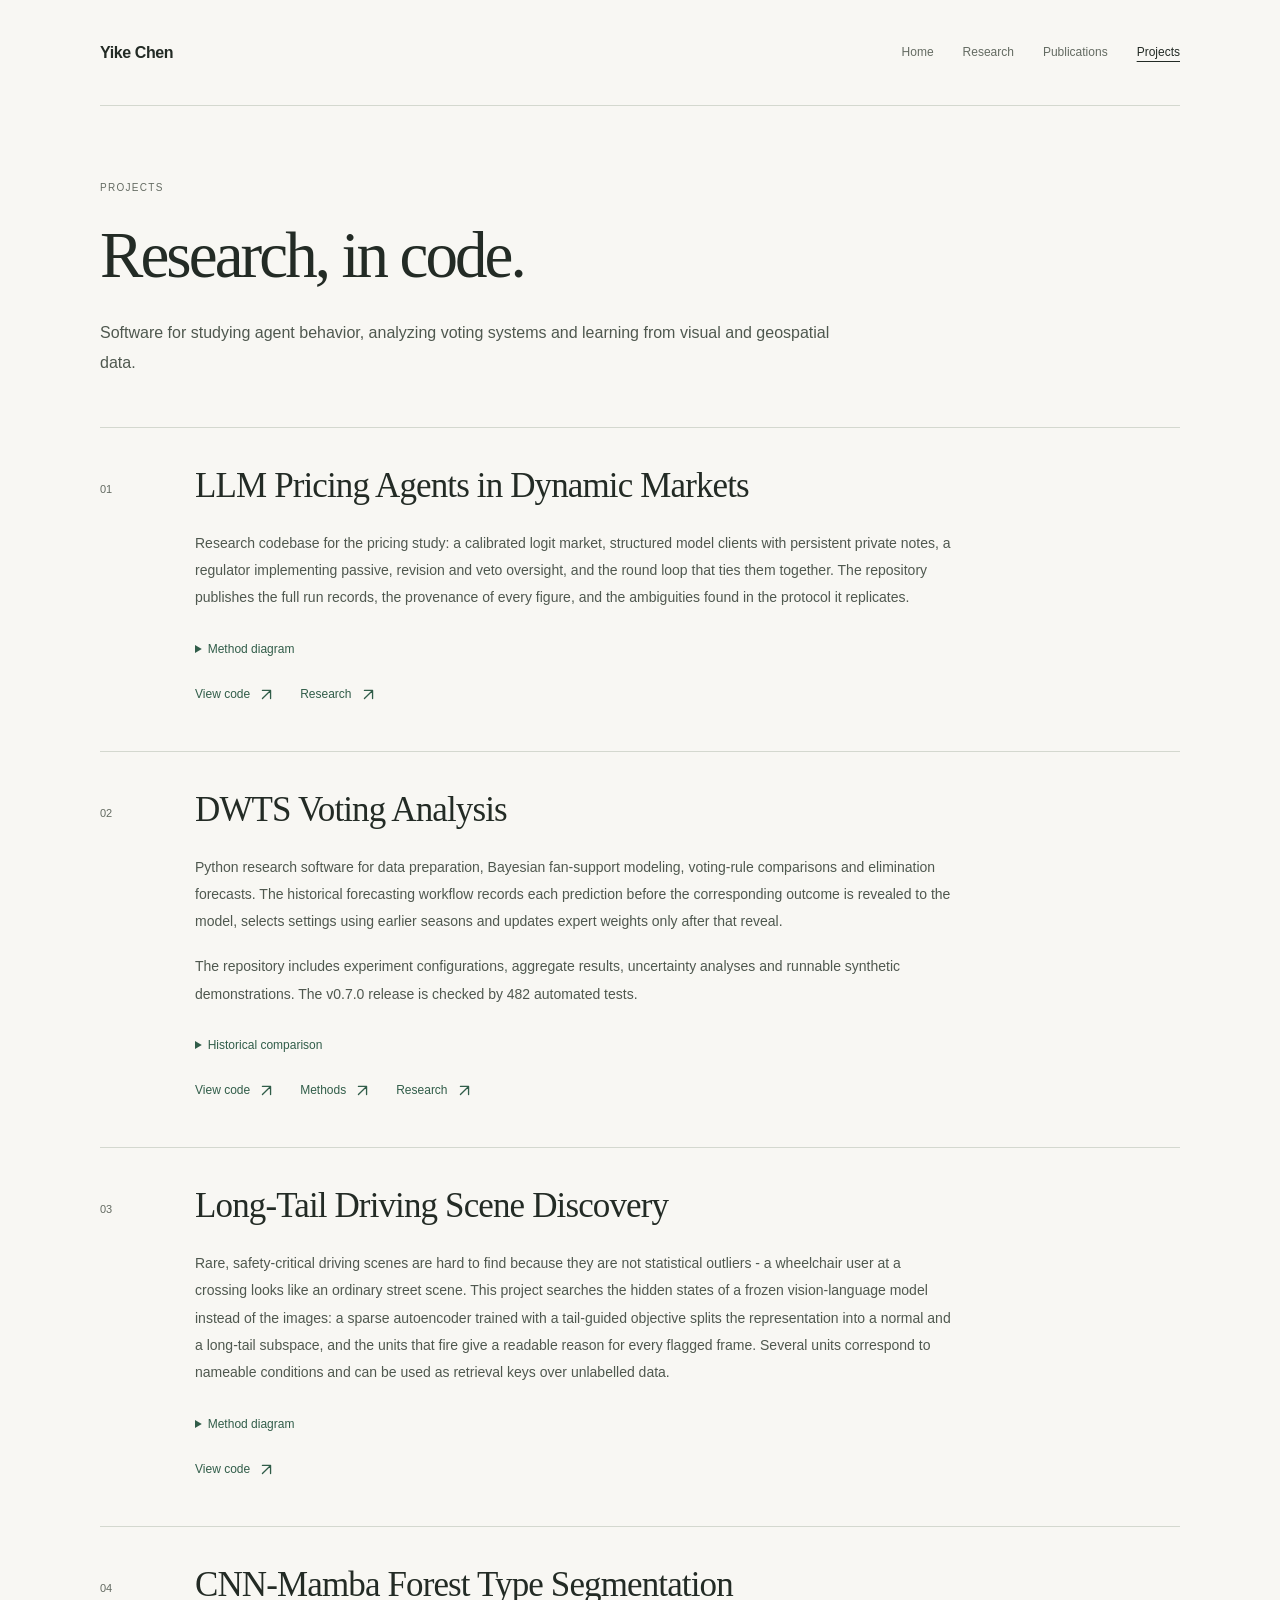
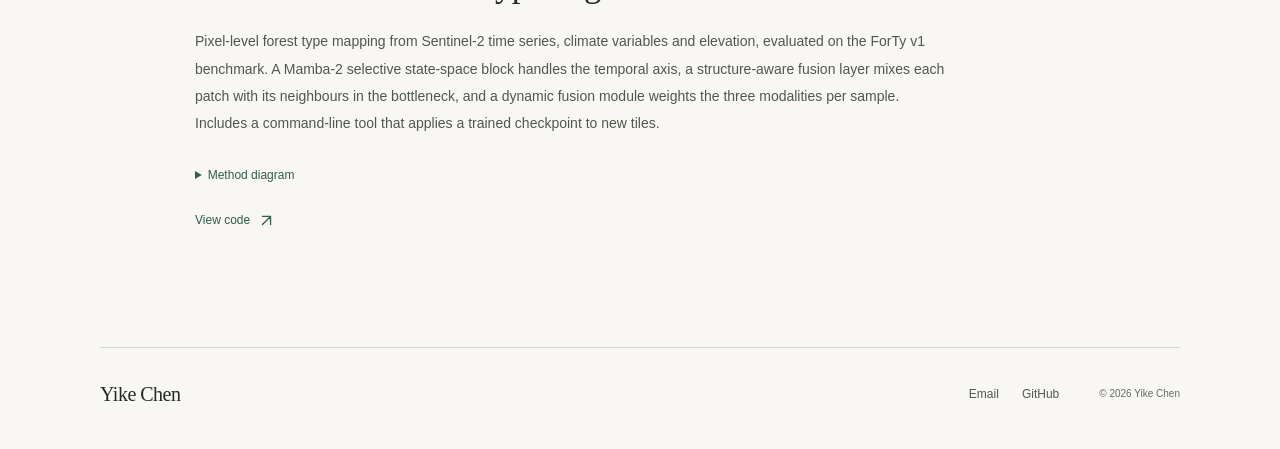
==== projects.html @ 0167030e "Refine portfolio with a minimal editorial design" ====
<!DOCTYPE html>
<html lang="en">
<head>
  <meta charset="utf-8">
  <meta name="viewport" content="width=device-width, initial-scale=1">
  <title>Projects - Yike Chen</title>
  <meta name="description" content="Research software for LLM pricing agents, DWTS voting analysis, long-tail driving scene discovery and CNN-Mamba forest type segmentation.">
  <link rel="canonical" href="https://ccc917111.github.io/projects.html">
  <meta property="og:type" content="website">
  <meta property="og:title" content="Projects - Yike Chen">
  <meta property="og:description" content="Research software for LLM pricing agents, DWTS voting analysis, long-tail driving scene discovery and CNN-Mamba forest type segmentation.">
  <meta property="og:url" content="https://ccc917111.github.io/projects.html">
  <link rel="icon" href="assets/favicon.svg" type="image/svg+xml">
  <link rel="stylesheet" href="assets/style.css?v=minimal-20261016">
</head>
<body class="page page-projects">
  <a class="skip-link" href="#main">Skip to content</a>
  <header class="site-header">
    <div class="shell header-inner">
      <a class="brand" href="index.html">Yike Chen</a>
      <nav class="site-nav" aria-label="Primary">
        <a href="index.html">Home</a>
        <a href="research.html">Research</a>
        <a href="publications.html">Publications</a>
        <a href="projects.html" aria-current="page">Projects</a>
      </nav>
    </div>
  </header>

  <main class="shell" id="main">
    <section class="page-intro">
      <p class="eyebrow">Projects</p>
      <h1 class="serif">Research, in code.</h1>
      <p class="page-lede">Software for studying agent behavior, analyzing voting systems and learning from visual and geospatial data.</p>
    </section>

    <section class="project-grid" id="project-list" aria-label="Software projects">
      <article class="project-card" id="pricing">
        <div class="project-topline"><span class="project-number">01</span></div>
        <h2>LLM Pricing Agents in Dynamic Markets</h2>
        <p>Research codebase for the pricing study: a calibrated logit market, structured model clients with persistent private notes, a regulator implementing passive, revision and veto oversight, and the round loop that ties them together. The repository publishes the full run records, the provenance of every figure, and the ambiguities found in the protocol it replicates.</p>
        <details class="project-method">
          <summary>Method diagram</summary>
          <a class="visual-link" href="assets/visuals/pricing-loop.svg" aria-label="Open the pricing-agent method diagram at full size">
            <img class="project-visual" src="assets/visuals/pricing-loop.svg" width="720" height="400" alt="Conceptual diagram of the pricing-agent experiment." loading="lazy" decoding="async">
            <span class="visual-open">Open full-size diagram <svg class="icon-arrow" viewBox="0 0 16 16" aria-hidden="true" focusable="false"><path d="M3 13 13 3M3 3h10v10" fill="none" stroke="currentColor" stroke-width="1.6" stroke-linecap="round" stroke-linejoin="round"/></svg></span>
          </a>
        </details>
        <div class="link-row">
          <a class="text-link" href="https://github.com/CCC917111/strategic-adaptation-llm-pricing-agents">View code <svg class="icon-arrow" viewBox="0 0 16 16" aria-hidden="true" focusable="false"><path d="M3 13 13 3M3 3h10v10" fill="none" stroke="currentColor" stroke-width="1.6" stroke-linecap="round" stroke-linejoin="round"/></svg></a>
          <a class="text-link" href="research.html#pricing">Research <svg class="icon-arrow" viewBox="0 0 16 16" aria-hidden="true" focusable="false"><path d="M3 13 13 3M3 3h10v10" fill="none" stroke="currentColor" stroke-width="1.6" stroke-linecap="round" stroke-linejoin="round"/></svg></a>
        </div>
      </article>

      <article class="project-card" id="dwts">
        <div class="project-topline"><span class="project-number">02</span></div>
        <h2>DWTS Voting Analysis</h2>
        <p>Python research software for data preparation, Bayesian fan-support modeling, voting-rule comparisons and elimination forecasts. The historical forecasting workflow records each prediction before the corresponding outcome is revealed to the model, selects settings using earlier seasons and updates expert weights only after that reveal.</p>
        <p>The repository includes experiment configurations, aggregate results, uncertainty analyses and runnable synthetic demonstrations. The v0.7.0 release is checked by 482 automated tests.</p>
        <details class="project-method">
          <summary>Historical comparison</summary>
          <a class="visual-link" href="assets/visuals/dwts-forecast.svg" aria-label="Open the historical DWTS forecasting chart at full size">
            <img class="project-visual" src="assets/visuals/dwts-forecast.svg" width="720" height="400" alt="Aggregate chronological forecasting comparison for the DWTS study." loading="lazy" decoding="async">
            <span class="visual-open">Open full-size chart <svg class="icon-arrow" viewBox="0 0 16 16" aria-hidden="true" focusable="false"><path d="M3 13 13 3M3 3h10v10" fill="none" stroke="currentColor" stroke-width="1.6" stroke-linecap="round" stroke-linejoin="round"/></svg></span>
          </a>
        </details>
        <div class="link-row">
          <a class="text-link" href="https://github.com/CCC917111/DWTS_voting_analysis">View code <svg class="icon-arrow" viewBox="0 0 16 16" aria-hidden="true" focusable="false"><path d="M3 13 13 3M3 3h10v10" fill="none" stroke="currentColor" stroke-width="1.6" stroke-linecap="round" stroke-linejoin="round"/></svg></a>
          <a class="text-link" href="https://github.com/CCC917111/DWTS_voting_analysis/blob/main/docs/METHODS.md">Methods <svg class="icon-arrow" viewBox="0 0 16 16" aria-hidden="true" focusable="false"><path d="M3 13 13 3M3 3h10v10" fill="none" stroke="currentColor" stroke-width="1.6" stroke-linecap="round" stroke-linejoin="round"/></svg></a>
          <a class="text-link" href="research.html#dwts">Research <svg class="icon-arrow" viewBox="0 0 16 16" aria-hidden="true" focusable="false"><path d="M3 13 13 3M3 3h10v10" fill="none" stroke="currentColor" stroke-width="1.6" stroke-linecap="round" stroke-linejoin="round"/></svg></a>
        </div>
      </article>

      <article class="project-card" id="long-tail">
        <div class="project-topline"><span class="project-number">03</span></div>
        <h2>Long-Tail Driving Scene Discovery</h2>
        <p>Rare, safety-critical driving scenes are hard to find because they are not statistical outliers - a wheelchair user at a crossing looks like an ordinary street scene. This project searches the hidden states of a frozen vision-language model instead of the images: a sparse autoencoder trained with a tail-guided objective splits the representation into a normal and a long-tail subspace, and the units that fire give a readable reason for every flagged frame. Several units correspond to nameable conditions and can be used as retrieval keys over unlabelled data.</p>
        <details class="project-method">
          <summary>Method diagram</summary>
          <a class="visual-link" href="assets/visuals/long-tail.svg" aria-label="Open the long-tail discovery method diagram at full size">
            <img class="project-visual" src="assets/visuals/long-tail.svg" width="720" height="400" alt="Conceptual diagram of vision-language features, sparse decomposition and long-tail retrieval." loading="lazy" decoding="async">
            <span class="visual-open">Open full-size diagram <svg class="icon-arrow" viewBox="0 0 16 16" aria-hidden="true" focusable="false"><path d="M3 13 13 3M3 3h10v10" fill="none" stroke="currentColor" stroke-width="1.6" stroke-linecap="round" stroke-linejoin="round"/></svg></span>
          </a>
        </details>
        <div class="link-row">
          <a class="text-link" href="https://github.com/CCC917111/long-tail-driving-scene-discovery">View code <svg class="icon-arrow" viewBox="0 0 16 16" aria-hidden="true" focusable="false"><path d="M3 13 13 3M3 3h10v10" fill="none" stroke="currentColor" stroke-width="1.6" stroke-linecap="round" stroke-linejoin="round"/></svg></a>
        </div>
      </article>

      <article class="project-card" id="forest">
        <div class="project-topline"><span class="project-number">04</span></div>
        <h2>CNN-Mamba Forest Type Segmentation</h2>
        <p>Pixel-level forest type mapping from Sentinel-2 time series, climate variables and elevation, evaluated on the ForTy v1 benchmark. A Mamba-2 selective state-space block handles the temporal axis, a structure-aware fusion layer mixes each patch with its neighbours in the bottleneck, and a dynamic fusion module weights the three modalities per sample. Includes a command-line tool that applies a trained checkpoint to new tiles.</p>
        <details class="project-method">
          <summary>Method diagram</summary>
          <a class="visual-link" href="assets/visuals/forest-fusion.svg" aria-label="Open the forest-type segmentation method diagram at full size">
            <img class="project-visual" src="assets/visuals/forest-fusion.svg" width="720" height="400" alt="Conceptual diagram of temporal, spatial and multimodal forest-type segmentation." loading="lazy" decoding="async">
            <span class="visual-open">Open full-size diagram <svg class="icon-arrow" viewBox="0 0 16 16" aria-hidden="true" focusable="false"><path d="M3 13 13 3M3 3h10v10" fill="none" stroke="currentColor" stroke-width="1.6" stroke-linecap="round" stroke-linejoin="round"/></svg></span>
          </a>
        </details>
        <div class="link-row">
          <a class="text-link" href="https://github.com/CCC917111/geospatial-mamba-deforestation">View code <svg class="icon-arrow" viewBox="0 0 16 16" aria-hidden="true" focusable="false"><path d="M3 13 13 3M3 3h10v10" fill="none" stroke="currentColor" stroke-width="1.6" stroke-linecap="round" stroke-linejoin="round"/></svg></a>
        </div>
      </article>
    </section>

  </main>

  <footer class="site-footer">
    <div class="shell footer-inner">
      <p class="footer-name">Yike Chen</p>
      <div class="footer-links">
        <a href="mailto:yikechen@link.cuhk.edu.cn">Email</a>
        <a href="https://github.com/CCC917111">GitHub</a>
      </div>
      <p class="copyright">&copy; 2026 Yike Chen</p>
    </div>
  </footer>
</body>
</html>
---- assets/style.css ----
/* Yike Chen — a minimal research portfolio. No external dependencies. */
:root {
  --ink: #232b25;
  --body: #4f584f;
  --muted: #646b62;
  --accent: #315d49;
  --paper: #f8f7f3;
  --line: #d4d8cf;
  --serif: "Iowan Old Style", "Palatino Linotype", "Book Antiqua", Georgia, serif;
  --sans: -apple-system, BlinkMacSystemFont, "Segoe UI", "Helvetica Neue", Arial, sans-serif;
}
*, *::before, *::after { box-sizing: border-box; }
html { scroll-behavior: smooth; scroll-padding-top: 32px; -webkit-text-size-adjust: 100%; }
body { margin: 0; min-width: 280px; min-height: 100vh; display: flex; flex-direction: column; color: var(--ink); background: var(--paper); font-family: var(--sans); font-size: 16px; line-height: 1.75; -webkit-font-smoothing: antialiased; }
main { flex: 1; }
a { color: var(--accent); text-underline-offset: 5px; text-decoration-thickness: 1px; }
a:hover { color: var(--ink); }
img { display: block; max-width: 100%; height: auto; }
h1, h2, h3, p { margin-top: 0; }
h1, h2, h3 { color: var(--ink); font-weight: 400; line-height: 1.17; }
p { margin-bottom: 18px; }
[hidden] { display: none !important; }
:focus-visible { outline: 2px solid var(--accent); outline-offset: 5px; }
.shell { width: min(1080px, calc(100% - 96px)); margin-inline: auto; }
.icon-arrow { display: inline-block; width: 13px; height: 13px; flex-shrink: 0; vertical-align: middle; }
.skip-link { position: absolute; top: 12px; left: 16px; z-index: 100; padding: 8px 16px; background: var(--paper); color: var(--ink); transform: translateY(-180%); }
.skip-link:focus { transform: translateY(0); }
.header-inner { min-height: 106px; display: flex; align-items: center; justify-content: space-between; gap: 30px; border-bottom: 1px solid var(--line); }
.brand { color: var(--ink); font-size: 16px; font-weight: 600; letter-spacing: -.025em; text-decoration: none; white-space: nowrap; }
.site-nav { display: flex; align-items: center; gap: 29px; }
.site-nav a { display: inline-block; padding: 9px 0; color: var(--muted); font-size: 12px; text-decoration: none; }
.site-nav a:hover, .site-nav a[aria-current="page"] { color: var(--ink); text-decoration: underline; }
.eyebrow { font-family: var(--sans); font-size: 10px; font-weight: 500; line-height: 1.5; letter-spacing: .13em; text-transform: uppercase; color: var(--muted); }
.text-link { display: inline-flex; align-items: center; gap: 10px; color: var(--accent); font-size: 12px; font-weight: 500; text-decoration: none; }
.text-link:hover { text-decoration: underline; }
.link-row { display: flex; flex-wrap: wrap; gap: 16px 27px; margin-top: 23px; }
.home-intro { padding: 82px 0 94px; }
.home-intro > .eyebrow { margin-bottom: 20px; }
.home-intro h1 { margin: 0 0 46px -5px; font-family: var(--serif); font-size: clamp(80px, 9.7vw, 132px); letter-spacing: -.065em; line-height: 1; }
.name-period { color: var(--accent); }
.intro-grid { display: grid; grid-template-columns: 1.1fr 1fr; gap: 90px; }
.intro-statement { margin: 0; font-size: clamp(25px, 2.8vw, 34px); line-height: 1.38; letter-spacing: -.035em; }
.intro-description { padding-top: 4px; }
.intro-description p { font-size: 15px; color: var(--body); line-height: 1.85; }
.intro-description p + p { font-size: 13px; }
.intro-description .text-link { margin-top: 3px; }
.selected-work { padding-bottom: 90px; }
.section-heading { display: flex; align-items: baseline; justify-content: space-between; gap: 25px; padding-bottom: 22px; border-bottom: 1px solid var(--line); }
.section-heading .eyebrow { margin: 0; }
.work-row { display: grid; grid-template-columns: 65px 1fr 1fr; gap: 30px; padding: 43px 0 46px; border-bottom: 1px solid var(--line); }
.work-index { padding-top: 3px; color: var(--muted); font-size: 11px; }
.work-context { margin-bottom: 12px; color: var(--muted); font-size: 10px; }
.work-title h3 { margin: 0; font-family: var(--serif); font-size: 42px; letter-spacing: -.035em; }
.work-title h3 a { color: var(--ink); text-decoration: none; }
.work-title h3 a:hover { color: var(--accent); }
.work-description { padding-top: 1px; }
.work-description > p { max-width: 430px; margin-bottom: 0; color: var(--body); font-size: 14px; line-height: 1.85; }
.site-footer { margin-top: 0; }
.footer-inner { display: flex; flex-wrap: wrap; gap: 20px 40px; align-items: center; padding: 29px 0 37px; border-top: 1px solid var(--line); }
.footer-inner p { margin: 0; }
.footer-name { font-family: var(--serif); font-size: 20px; letter-spacing: -.025em; }
.footer-links { display: flex; gap: 23px; margin-left: auto; }
.footer-links a { font-size: 12px; color: var(--body); text-decoration: none; }
.footer-links a:hover { color: var(--accent); text-decoration: underline; }
.copyright { color: var(--muted); font-size: 10px; }
/* Research and publication records stay accessible beyond the short home page. */
.page-intro { padding: 74px 0 48px; max-width: 840px; }
.page-intro .eyebrow { margin-bottom: 22px; }
.page-intro h1 { margin-bottom: 25px; font-family: var(--serif); font-size: clamp(43px, 5.3vw, 65px); letter-spacing: -.045em; }
.page-lede { max-width: 730px; margin: 0; color: var(--body); font-size: 16px; line-height: 1.9; }
.section-nav { display: flex; flex-wrap: wrap; gap: 12px 30px; padding: 0 0 25px; }
.section-nav a { color: var(--body); font-size: 12px; text-decoration: none; }
.section-nav a:hover { text-decoration: underline; }
.research-list { margin-bottom: 80px; }
.research-entry { display: grid; grid-template-columns: 200px minmax(0, 1fr); gap: 65px; border-top: 1px solid var(--line); padding: 43px 0 50px; }
.entry-meta { color: var(--muted); font-size: 11px; line-height: 1.8; padding-top: 6px; }
.entry-period { margin-bottom: 11px; }
.entry-role { max-width: 175px; }
.entry-content { max-width: 720px; }
.entry-content h2 { font-family: var(--serif); font-size: 34px; letter-spacing: -.025em; margin-bottom: 26px; }
.entry-content > p { color: var(--body); font-size: 14px; line-height: 1.95; }
.publication-group { margin: 4px 0 60px; }
.page-publications main { padding-bottom: 35px; }
.group-title { margin-bottom: 0; padding-bottom: 18px; border-bottom: 1px solid var(--line); font-size: 10px; color: var(--muted); text-transform: uppercase; letter-spacing: .12em; }
.publication { display: grid; grid-template-columns: 65px minmax(0, 1fr); gap: 30px; padding: 32px 0 36px; }
.publication-number { padding-top: 5px; color: var(--muted); font-size: 11px; }
.publication-content { max-width: 850px; }
.publication h3 { font-family: var(--serif); font-size: 30px; letter-spacing: -.02em; line-height: 1.35; margin-bottom: 21px; }
.venue { font-size: 12px; color: var(--accent); margin-bottom: 11px; }
.authors { color: var(--body); font-size: 13px; line-height: 1.9; margin-bottom: 12px; }
.self { color: var(--ink); font-weight: 600; }
.publication-note { color: var(--muted); font-size: 12px; }
/* Native disclosure keeps the project index quiet and method figures available. */
.project-grid { padding-bottom: 70px; }
.project-card { display: grid; grid-template-columns: 65px minmax(0, 1fr); column-gap: 30px; padding: 38px 0 46px; border-top: 1px solid var(--line); }
.project-card > :not(.project-topline) { grid-column: 2; }
.project-topline { grid-column: 1; grid-row: 1; padding-top: 8px; }
.project-number { color: var(--muted); font-size: 11px; }
.project-card h2 { max-width: 800px; font-family: var(--serif); font-size: 35px; letter-spacing: -.025em; margin-bottom: 23px; }
.project-card > p { max-width: 760px; color: var(--body); font-size: 14px; line-height: 1.95; }
.project-method { max-width: 760px; margin: 3px 0 0; }
.project-method summary { width: fit-content; padding: 6px 0; font-size: 12px; color: var(--accent); cursor: pointer; }
.project-method[open] summary { margin-bottom: 15px; }
.visual-link { display: block; text-decoration: none; }
.project-visual { width: 100%; border: 1px solid var(--line); }
.visual-open { display: inline-flex; align-items: center; gap: 8px; padding: 8px 0; font-size: 11px; color: var(--accent); }
.visual-link:hover .visual-open { text-decoration: underline; }
.project-card .link-row { margin-top: 18px; }
@media (max-width: 900px) {
  .shell { width: calc(100% - 72px); }
  .intro-grid { gap: 45px; }
  .work-row { grid-template-columns: 35px 1fr 1fr; gap: 22px; }
  .work-title h3 { font-size: 35px; }
  .research-entry { grid-template-columns: 160px minmax(0, 1fr); gap: 35px; }
  .entry-content h2 { font-size: 30px; }
}
@media (max-width: 650px) {
  .shell { width: calc(100% - 48px); }
  .header-inner { display: block; padding: 22px 0 14px; min-height: auto; }
  .brand { font-size: 15px; }
  .site-nav { margin-top: 12px; gap: 0; justify-content: space-between; }
  .site-nav a { font-size: 11px; padding: 7px 0; }
  .home-intro { padding: 52px 0 58px; }
  .home-intro > .eyebrow { font-size: 9px; margin-bottom: 23px; }
  .home-intro h1 { margin: 0 0 32px -3px; font-size: clamp(61px, 16vw, 94px); }
  .intro-grid { grid-template-columns: 1fr; gap: 25px; }
  .intro-statement { font-size: 29px; }
  .intro-description { max-width: 440px; padding-top: 0; }
  .intro-description p { font-size: 14px; margin-bottom: 16px; }
  .intro-description p + p { font-size: 12px; }
  .selected-work { padding-bottom: 60px; }
  .section-heading { padding-bottom: 18px; }
  .section-heading .text-link { font-size: 11px; }
  .work-row { grid-template-columns: 25px minmax(0, 1fr); gap: 18px 12px; padding: 29px 0 32px; }
  .work-index { grid-column: 1; grid-row: 1; padding-top: 1px; font-size: 10px; }
  .work-title { grid-column: 2; }
  .work-context { font-size: 9px; margin-bottom: 11px; }
  .work-title h3 { font-size: 35px; }
  .work-title h3 br { display: none; }
  .work-description { grid-column: 2; padding: 0; }
  .work-description > p { font-size: 13px; }
  .link-row { margin-top: 18px; gap: 15px 24px; }
  .text-link { font-size: 11px; }
  .footer-inner { padding: 24px 0 29px; gap: 18px 22px; }
  .footer-name { font-size: 18px; }
  .footer-links { gap: 19px; }
  .footer-links a { font-size: 11px; }
  .copyright { flex-basis: 100%; font-size: 9px; }
  .page-intro { padding: 48px 0 35px; }
  .page-intro h1 { font-size: 43px; }
  .page-intro .eyebrow { margin-bottom: 18px; }
  .page-lede { font-size: 14px; line-height: 1.85; }
  .section-nav { gap: 9px 21px; padding-bottom: 22px; }
  .section-nav a { font-size: 11px; }
  .research-entry { grid-template-columns: 1fr; gap: 19px; padding: 28px 0 35px; }
  .entry-meta { padding-top: 0; font-size: 10px; }
  .entry-period { margin-bottom: 6px; }
  .entry-role { max-width: none; margin: 0; }
  .entry-content h2 { font-size: 29px; margin-bottom: 21px; }
  .entry-content > p { font-size: 13px; line-height: 1.95; }
  .research-list { margin-bottom: 40px; }
  .publication-group { margin-bottom: 35px; }
  .publication { grid-template-columns: 22px minmax(0, 1fr); gap: 13px; padding-top: 25px; }
  .publication h3 { font-size: 26px; margin-bottom: 20px; }
  .publication-number { font-size: 10px; }
  .authors { font-size: 12px; }
  .venue, .publication-note { font-size: 11px; }
  .project-grid { padding-bottom: 40px; }
  .project-card { grid-template-columns: 22px minmax(0, 1fr); column-gap: 13px; padding: 28px 0 33px; }
  .project-topline { padding-top: 6px; }
  .project-number { font-size: 10px; }
  .project-card h2 { font-size: 29px; margin-bottom: 20px; }
  .project-card > p { font-size: 13px; }
  .project-method summary, .visual-open { font-size: 11px; }
}
@media (max-width: 360px) {
  .shell { width: calc(100% - 36px); }
  .home-intro h1 { font-size: 58px; }
  .intro-statement { font-size: 26px; }
  .work-title h3 { font-size: 31px; }
  .page-intro h1 { font-size: 38px; }
  .entry-content h2, .project-card h2 { font-size: 27px; }
  .publication h3 { font-size: 24px; }
}
@media (prefers-reduced-motion: reduce) { html { scroll-behavior: auto; } }
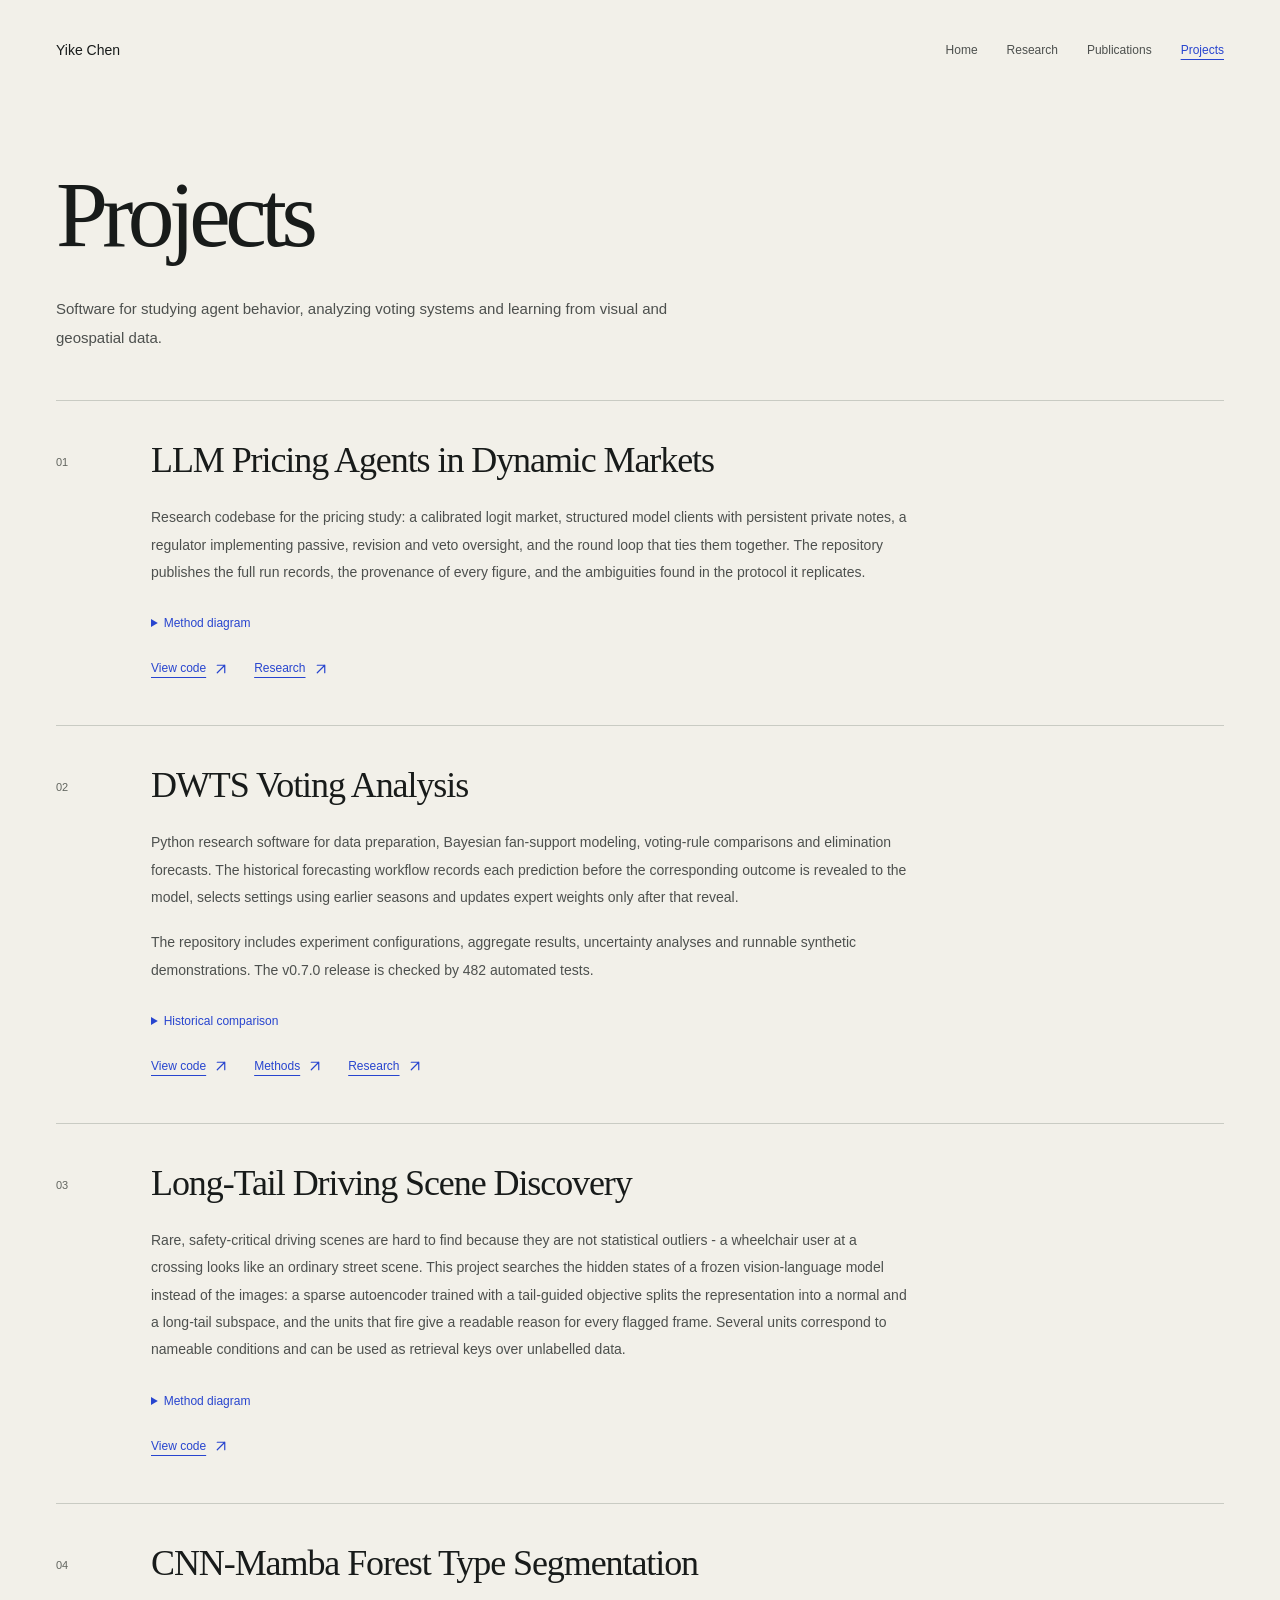
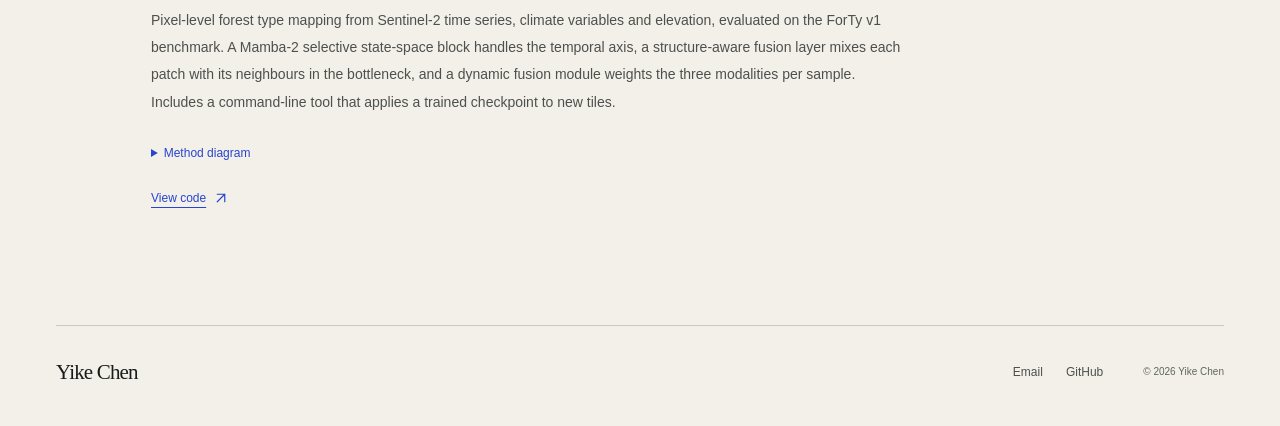
==== commit 8e0f9d9d: "Give the portfolio an art-led cover and a more personal voice" ====
--- a/projects.html
+++ b/projects.html
@@ -11,7 +11,7 @@
   <meta property="og:description" content="Research software for LLM pricing agents, DWTS voting analysis, long-tail driving scene discovery and CNN-Mamba forest type segmentation.">
   <meta property="og:url" content="https://ccc917111.github.io/projects.html">
   <link rel="icon" href="assets/favicon.svg" type="image/svg+xml">
-  <link rel="stylesheet" href="assets/style.css?v=minimal-20261016">
+  <link rel="stylesheet" href="assets/style.css?v=art-20261016">
 </head>
 <body class="page page-projects">
   <a class="skip-link" href="#main">Skip to content</a>
@@ -30,7 +30,7 @@
   <main class="shell" id="main">
     <section class="page-intro">
       <p class="eyebrow">Projects</p>
-      <h1 class="serif">Research, in code.</h1>
+      <h1 class="serif">Projects</h1>
       <p class="page-lede">Software for studying agent behavior, analyzing voting systems and learning from visual and geospatial data.</p>
     </section>
 
--- a/assets/style.css
+++ b/assets/style.css
@@ -1,12 +1,12 @@
-/* Yike Chen — a minimal research portfolio. No external dependencies. */
+/* Yike Chen — typography, paper and an original abstract print. */
 :root {
-  --ink: #232b25;
-  --body: #4f584f;
-  --muted: #646b62;
-  --accent: #315d49;
-  --paper: #f8f7f3;
-  --line: #d4d8cf;
-  --serif: "Iowan Old Style", "Palatino Linotype", "Book Antiqua", Georgia, serif;
+  --ink: #181b1a;
+  --body: #4d504e;
+  --muted: #62655f;
+  --accent: #2845cf;
+  --paper: #f2f0e9;
+  --line: #c9cbc3;
+  --serif: "Bodoni MT", Didot, "Times New Roman", serif;
   --sans: -apple-system, BlinkMacSystemFont, "Segoe UI", "Helvetica Neue", Arial, sans-serif;
 }
 *, *::before, *::after { box-sizing: border-box; }
@@ -20,54 +20,54 @@
 h1, h2, h3 { color: var(--ink); font-weight: 400; line-height: 1.17; }
 p { margin-bottom: 18px; }
 [hidden] { display: none !important; }
-:focus-visible { outline: 2px solid var(--accent); outline-offset: 5px; }
-.shell { width: min(1080px, calc(100% - 96px)); margin-inline: auto; }
-.icon-arrow { display: inline-block; width: 13px; height: 13px; flex-shrink: 0; vertical-align: middle; }
+:focus-visible { outline: 2px solid var(--accent); outline-offset: 6px; }
+.shell { width: min(1200px, calc(100% - 112px)); margin-inline: auto; }
+.icon-arrow { display: inline-block; width: 12px; height: 12px; flex-shrink: 0; vertical-align: middle; }
 .skip-link { position: absolute; top: 12px; left: 16px; z-index: 100; padding: 8px 16px; background: var(--paper); color: var(--ink); transform: translateY(-180%); }
 .skip-link:focus { transform: translateY(0); }
-.header-inner { min-height: 106px; display: flex; align-items: center; justify-content: space-between; gap: 30px; border-bottom: 1px solid var(--line); }
-.brand { color: var(--ink); font-size: 16px; font-weight: 600; letter-spacing: -.025em; text-decoration: none; white-space: nowrap; }
+.header-inner { min-height: 100px; display: flex; align-items: center; justify-content: space-between; gap: 30px; }
+.brand { color: var(--ink); font-size: 14px; font-weight: 500; text-decoration: none; white-space: nowrap; }
 .site-nav { display: flex; align-items: center; gap: 29px; }
-.site-nav a { display: inline-block; padding: 9px 0; color: var(--muted); font-size: 12px; text-decoration: none; }
-.site-nav a:hover, .site-nav a[aria-current="page"] { color: var(--ink); text-decoration: underline; }
-.eyebrow { font-family: var(--sans); font-size: 10px; font-weight: 500; line-height: 1.5; letter-spacing: .13em; text-transform: uppercase; color: var(--muted); }
-.text-link { display: inline-flex; align-items: center; gap: 10px; color: var(--accent); font-size: 12px; font-weight: 500; text-decoration: none; }
-.text-link:hover { text-decoration: underline; }
+.site-nav a { padding: 9px 0; color: var(--body); font-size: 12px; text-decoration: none; }
+.site-nav a:hover, .site-nav a[aria-current="page"] { color: var(--accent); text-decoration: underline; }
+.eyebrow { font-family: var(--sans); font-size: 10px; font-weight: 400; line-height: 1.5; letter-spacing: .09em; color: var(--muted); }
+.text-link { display: inline-flex; align-items: center; gap: 9px; color: var(--accent); font-size: 12px; font-weight: 400; text-decoration: underline; }
 .link-row { display: flex; flex-wrap: wrap; gap: 16px 27px; margin-top: 23px; }
-.home-intro { padding: 82px 0 94px; }
-.home-intro > .eyebrow { margin-bottom: 20px; }
-.home-intro h1 { margin: 0 0 46px -5px; font-family: var(--serif); font-size: clamp(80px, 9.7vw, 132px); letter-spacing: -.065em; line-height: 1; }
-.name-period { color: var(--accent); }
-.intro-grid { display: grid; grid-template-columns: 1.1fr 1fr; gap: 90px; }
-.intro-statement { margin: 0; font-size: clamp(25px, 2.8vw, 34px); line-height: 1.38; letter-spacing: -.035em; }
-.intro-description { padding-top: 4px; }
-.intro-description p { font-size: 15px; color: var(--body); line-height: 1.85; }
-.intro-description p + p { font-size: 13px; }
-.intro-description .text-link { margin-top: 3px; }
-.selected-work { padding-bottom: 90px; }
-.section-heading { display: flex; align-items: baseline; justify-content: space-between; gap: 25px; padding-bottom: 22px; border-bottom: 1px solid var(--line); }
-.section-heading .eyebrow { margin: 0; }
-.work-row { display: grid; grid-template-columns: 65px 1fr 1fr; gap: 30px; padding: 43px 0 46px; border-bottom: 1px solid var(--line); }
-.work-index { padding-top: 3px; color: var(--muted); font-size: 11px; }
-.work-context { margin-bottom: 12px; color: var(--muted); font-size: 10px; }
-.work-title h3 { margin: 0; font-family: var(--serif); font-size: 42px; letter-spacing: -.035em; }
-.work-title h3 a { color: var(--ink); text-decoration: none; }
-.work-title h3 a:hover { color: var(--accent); }
-.work-description { padding-top: 1px; }
-.work-description > p { max-width: 430px; margin-bottom: 0; color: var(--body); font-size: 14px; line-height: 1.85; }
-.site-footer { margin-top: 0; }
-.footer-inner { display: flex; flex-wrap: wrap; gap: 20px 40px; align-items: center; padding: 29px 0 37px; border-top: 1px solid var(--line); }
+/* The cover uses separate areas for the name, artwork and introduction. */
+.cover { display: grid; grid-template-columns: repeat(12, minmax(0, 1fr)); grid-template-rows: auto auto; column-gap: 20px; row-gap: 46px; padding: 58px 0 122px; align-items: start; }
+.cover-name { grid-column: 1 / 8; grid-row: 1; position: relative; z-index: 1; margin: 8px 0 0 -10px; font-family: var(--serif); font-size: clamp(145px, 16.8vw, 244px); line-height: .77; letter-spacing: -.075em; }
+.cover-name > span { display: block; }
+.cover-name .surname { margin: 12px 0 0 100px; font-style: italic; font-weight: 400; letter-spacing: -.085em; }
+.cover-art { grid-column: 8 / 13; grid-row: 1 / 3; align-self: center; width: calc(100% + 10px); margin: 0 0 0 -10px; }
+.cover-art img { width: 100%; }
+.cover-note { grid-column: 2 / 6; grid-row: 2; max-width: 350px; padding-top: 6px; }
+.cover-note p { color: var(--body); font-size: 14px; line-height: 1.85; margin-bottom: 14px; }
+.cover-note p:first-child { color: var(--ink); }
+.cover-note > a { display: inline-block; margin-top: 9px; font-size: 12px; }
+.selected-work { margin: 0 0 125px; }
+.section-heading { display: flex; align-items: baseline; justify-content: space-between; gap: 25px; padding-bottom: 27px; border-bottom: 1px solid var(--line); }
+.section-heading h2 { font-family: var(--sans); font-size: 15px; margin: 0; font-weight: 400; }
+.section-heading > a { font-size: 12px; }
+.work-grid { display: grid; grid-template-columns: 1.1fr .9fr; gap: 160px; padding: 43px 70px 0 0; }
+.work-item:nth-child(2) { padding-top: 92px; }
+.work-item h3 { margin: 0 0 24px; font-family: var(--serif); font-size: clamp(39px, 4.2vw, 57px); line-height: .98; letter-spacing: -.045em; }
+.work-item h3 a { color: var(--ink); text-decoration: none; }
+.work-item h3 a:hover { color: var(--accent); }
+.work-item > p { max-width: 360px; color: var(--body); font-size: 14px; line-height: 1.85; margin: 0; }
+.work-links { display: flex; flex-wrap: wrap; gap: 25px; margin-top: 24px; }
+.work-links a { font-size: 12px; }
+.footer-inner { display: flex; flex-wrap: wrap; gap: 20px 40px; align-items: center; padding: 28px 0 35px; border-top: 1px solid var(--line); }
 .footer-inner p { margin: 0; }
-.footer-name { font-family: var(--serif); font-size: 20px; letter-spacing: -.025em; }
+.footer-name { font-family: var(--serif); font-size: 21px; letter-spacing: -.04em; }
 .footer-links { display: flex; gap: 23px; margin-left: auto; }
 .footer-links a { font-size: 12px; color: var(--body); text-decoration: none; }
 .footer-links a:hover { color: var(--accent); text-decoration: underline; }
 .copyright { color: var(--muted); font-size: 10px; }
-/* Research and publication records stay accessible beyond the short home page. */
-.page-intro { padding: 74px 0 48px; max-width: 840px; }
-.page-intro .eyebrow { margin-bottom: 22px; }
-.page-intro h1 { margin-bottom: 25px; font-family: var(--serif); font-size: clamp(43px, 5.3vw, 65px); letter-spacing: -.045em; }
-.page-lede { max-width: 730px; margin: 0; color: var(--body); font-size: 16px; line-height: 1.9; }
+/* Interior pages keep the same palette and let the research be read. */
+.page-intro { padding: 60px 0 48px; max-width: 840px; }
+.page-intro .eyebrow { display: none; }
+.page-intro h1 { margin-bottom: 26px; font-family: var(--serif); font-size: clamp(58px, 7.3vw, 94px); letter-spacing: -.06em; }
+.page-lede { max-width: 680px; margin: 0; color: var(--body); font-size: 15px; line-height: 1.9; }
 .section-nav { display: flex; flex-wrap: wrap; gap: 12px 30px; padding: 0 0 25px; }
 .section-nav a { color: var(--body); font-size: 12px; text-decoration: none; }
 .section-nav a:hover { text-decoration: underline; }
@@ -77,26 +77,25 @@
 .entry-period { margin-bottom: 11px; }
 .entry-role { max-width: 175px; }
 .entry-content { max-width: 720px; }
-.entry-content h2 { font-family: var(--serif); font-size: 34px; letter-spacing: -.025em; margin-bottom: 26px; }
+.entry-content h2 { font-family: var(--serif); font-size: 35px; letter-spacing: -.025em; margin-bottom: 26px; }
 .entry-content > p { color: var(--body); font-size: 14px; line-height: 1.95; }
 .publication-group { margin: 4px 0 60px; }
 .page-publications main { padding-bottom: 35px; }
-.group-title { margin-bottom: 0; padding-bottom: 18px; border-bottom: 1px solid var(--line); font-size: 10px; color: var(--muted); text-transform: uppercase; letter-spacing: .12em; }
+.group-title { margin-bottom: 0; padding-bottom: 18px; border-bottom: 1px solid var(--line); font-size: 12px; color: var(--muted); }
 .publication { display: grid; grid-template-columns: 65px minmax(0, 1fr); gap: 30px; padding: 32px 0 36px; }
 .publication-number { padding-top: 5px; color: var(--muted); font-size: 11px; }
 .publication-content { max-width: 850px; }
-.publication h3 { font-family: var(--serif); font-size: 30px; letter-spacing: -.02em; line-height: 1.35; margin-bottom: 21px; }
+.publication h3 { font-family: var(--serif); font-size: 31px; letter-spacing: -.025em; line-height: 1.35; margin-bottom: 21px; }
 .venue { font-size: 12px; color: var(--accent); margin-bottom: 11px; }
 .authors { color: var(--body); font-size: 13px; line-height: 1.9; margin-bottom: 12px; }
 .self { color: var(--ink); font-weight: 600; }
 .publication-note { color: var(--muted); font-size: 12px; }
-/* Native disclosure keeps the project index quiet and method figures available. */
 .project-grid { padding-bottom: 70px; }
 .project-card { display: grid; grid-template-columns: 65px minmax(0, 1fr); column-gap: 30px; padding: 38px 0 46px; border-top: 1px solid var(--line); }
 .project-card > :not(.project-topline) { grid-column: 2; }
 .project-topline { grid-column: 1; grid-row: 1; padding-top: 8px; }
 .project-number { color: var(--muted); font-size: 11px; }
-.project-card h2 { max-width: 800px; font-family: var(--serif); font-size: 35px; letter-spacing: -.025em; margin-bottom: 23px; }
+.project-card h2 { max-width: 800px; font-family: var(--serif); font-size: 36px; letter-spacing: -.03em; margin-bottom: 23px; }
 .project-card > p { max-width: 760px; color: var(--body); font-size: 14px; line-height: 1.95; }
 .project-method { max-width: 760px; margin: 3px 0 0; }
 .project-method summary { width: fit-content; padding: 6px 0; font-size: 12px; color: var(--accent); cursor: pointer; }
@@ -106,49 +105,48 @@
 .visual-open { display: inline-flex; align-items: center; gap: 8px; padding: 8px 0; font-size: 11px; color: var(--accent); }
 .visual-link:hover .visual-open { text-decoration: underline; }
 .project-card .link-row { margin-top: 18px; }
-@media (max-width: 900px) {
-  .shell { width: calc(100% - 72px); }
-  .intro-grid { gap: 45px; }
-  .work-row { grid-template-columns: 35px 1fr 1fr; gap: 22px; }
-  .work-title h3 { font-size: 35px; }
+@media (max-width: 1050px) {
+  .shell { width: calc(100% - 80px); }
+  .cover { column-gap: 15px; row-gap: 36px; padding-top: 52px; }
+  .cover-name { font-size: 19vw; }
+  .cover-name .surname { margin-left: 65px; }
+  .cover-art { grid-column: 8 / 13; }
+  .cover-note { grid-column: 2 / 7; }
+  .work-grid { gap: 90px; padding-right: 15px; }
   .research-entry { grid-template-columns: 160px minmax(0, 1fr); gap: 35px; }
-  .entry-content h2 { font-size: 30px; }
+  .entry-content h2 { font-size: 31px; }
 }
-@media (max-width: 650px) {
+@media (max-width: 700px) {
   .shell { width: calc(100% - 48px); }
   .header-inner { display: block; padding: 22px 0 14px; min-height: auto; }
-  .brand { font-size: 15px; }
+  .brand { font-size: 14px; }
   .site-nav { margin-top: 12px; gap: 0; justify-content: space-between; }
   .site-nav a { font-size: 11px; padding: 7px 0; }
-  .home-intro { padding: 52px 0 58px; }
-  .home-intro > .eyebrow { font-size: 9px; margin-bottom: 23px; }
-  .home-intro h1 { margin: 0 0 32px -3px; font-size: clamp(61px, 16vw, 94px); }
-  .intro-grid { grid-template-columns: 1fr; gap: 25px; }
-  .intro-statement { font-size: 29px; }
-  .intro-description { max-width: 440px; padding-top: 0; }
-  .intro-description p { font-size: 14px; margin-bottom: 16px; }
-  .intro-description p + p { font-size: 12px; }
-  .selected-work { padding-bottom: 60px; }
-  .section-heading { padding-bottom: 18px; }
-  .section-heading .text-link { font-size: 11px; }
-  .work-row { grid-template-columns: 25px minmax(0, 1fr); gap: 18px 12px; padding: 29px 0 32px; }
-  .work-index { grid-column: 1; grid-row: 1; padding-top: 1px; font-size: 10px; }
-  .work-title { grid-column: 2; }
-  .work-context { font-size: 9px; margin-bottom: 11px; }
-  .work-title h3 { font-size: 35px; }
-  .work-title h3 br { display: none; }
-  .work-description { grid-column: 2; padding: 0; }
-  .work-description > p { font-size: 13px; }
-  .link-row { margin-top: 18px; gap: 15px 24px; }
+  .cover { grid-template-columns: repeat(6, minmax(0, 1fr)); grid-template-rows: auto auto auto; column-gap: 12px; row-gap: 31px; padding: 43px 0 77px; }
+  .cover-name { grid-column: 1 / 7; grid-row: 1; font-size: clamp(112px, 29vw, 182px); margin-left: -5px; }
+  .cover-name .surname { margin: 9px 0 0 55px; }
+  .cover-art { grid-column: 2 / 7; grid-row: 2; width: 100%; max-width: 350px; margin: 0; justify-self: end; }
+  .cover-note { grid-column: 1 / 6; grid-row: 3; padding: 0; max-width: 340px; }
+  .cover-note p { font-size: 13px; }
+  .cover-note > a { font-size: 11px; }
+  .selected-work { margin-bottom: 75px; }
+  .section-heading { padding-bottom: 21px; }
+  .section-heading h2 { font-size: 14px; }
+  .section-heading > a { font-size: 11px; }
+  .work-grid { grid-template-columns: 1fr; gap: 52px; padding: 30px 0 0; }
+  .work-item:nth-child(2) { padding-top: 0; margin-left: 35px; }
+  .work-item h3 { font-size: 43px; margin-bottom: 20px; }
+  .work-item > p { font-size: 13px; }
+  .work-links { margin-top: 19px; }
+  .work-links a { font-size: 11px; }
   .text-link { font-size: 11px; }
   .footer-inner { padding: 24px 0 29px; gap: 18px 22px; }
-  .footer-name { font-size: 18px; }
+  .footer-name { font-size: 20px; }
   .footer-links { gap: 19px; }
   .footer-links a { font-size: 11px; }
   .copyright { flex-basis: 100%; font-size: 9px; }
-  .page-intro { padding: 48px 0 35px; }
-  .page-intro h1 { font-size: 43px; }
-  .page-intro .eyebrow { margin-bottom: 18px; }
+  .page-intro { padding: 39px 0 35px; }
+  .page-intro h1 { font-size: clamp(49px, 11vw, 70px); }
   .page-lede { font-size: 14px; line-height: 1.85; }
   .section-nav { gap: 9px 21px; padding-bottom: 22px; }
   .section-nav a { font-size: 11px; }
@@ -156,12 +154,12 @@
   .entry-meta { padding-top: 0; font-size: 10px; }
   .entry-period { margin-bottom: 6px; }
   .entry-role { max-width: none; margin: 0; }
-  .entry-content h2 { font-size: 29px; margin-bottom: 21px; }
+  .entry-content h2 { font-size: 30px; margin-bottom: 21px; }
   .entry-content > p { font-size: 13px; line-height: 1.95; }
   .research-list { margin-bottom: 40px; }
   .publication-group { margin-bottom: 35px; }
   .publication { grid-template-columns: 22px minmax(0, 1fr); gap: 13px; padding-top: 25px; }
-  .publication h3 { font-size: 26px; margin-bottom: 20px; }
+  .publication h3 { font-size: 27px; margin-bottom: 20px; }
   .publication-number { font-size: 10px; }
   .authors { font-size: 12px; }
   .venue, .publication-note { font-size: 11px; }
@@ -169,17 +167,17 @@
   .project-card { grid-template-columns: 22px minmax(0, 1fr); column-gap: 13px; padding: 28px 0 33px; }
   .project-topline { padding-top: 6px; }
   .project-number { font-size: 10px; }
-  .project-card h2 { font-size: 29px; margin-bottom: 20px; }
+  .project-card h2 { font-size: 30px; margin-bottom: 20px; }
   .project-card > p { font-size: 13px; }
   .project-method summary, .visual-open { font-size: 11px; }
 }
 @media (max-width: 360px) {
   .shell { width: calc(100% - 36px); }
-  .home-intro h1 { font-size: 58px; }
-  .intro-statement { font-size: 26px; }
-  .work-title h3 { font-size: 31px; }
-  .page-intro h1 { font-size: 38px; }
-  .entry-content h2, .project-card h2 { font-size: 27px; }
-  .publication h3 { font-size: 24px; }
+  .cover-name { font-size: 112px; }
+  .cover-name .surname { margin-left: 39px; }
+  .work-item h3 { font-size: 39px; }
+  .page-intro h1 { font-size: 46px; }
+  .entry-content h2, .project-card h2 { font-size: 28px; }
+  .publication h3 { font-size: 25px; }
 }
 @media (prefers-reduced-motion: reduce) { html { scroll-behavior: auto; } }
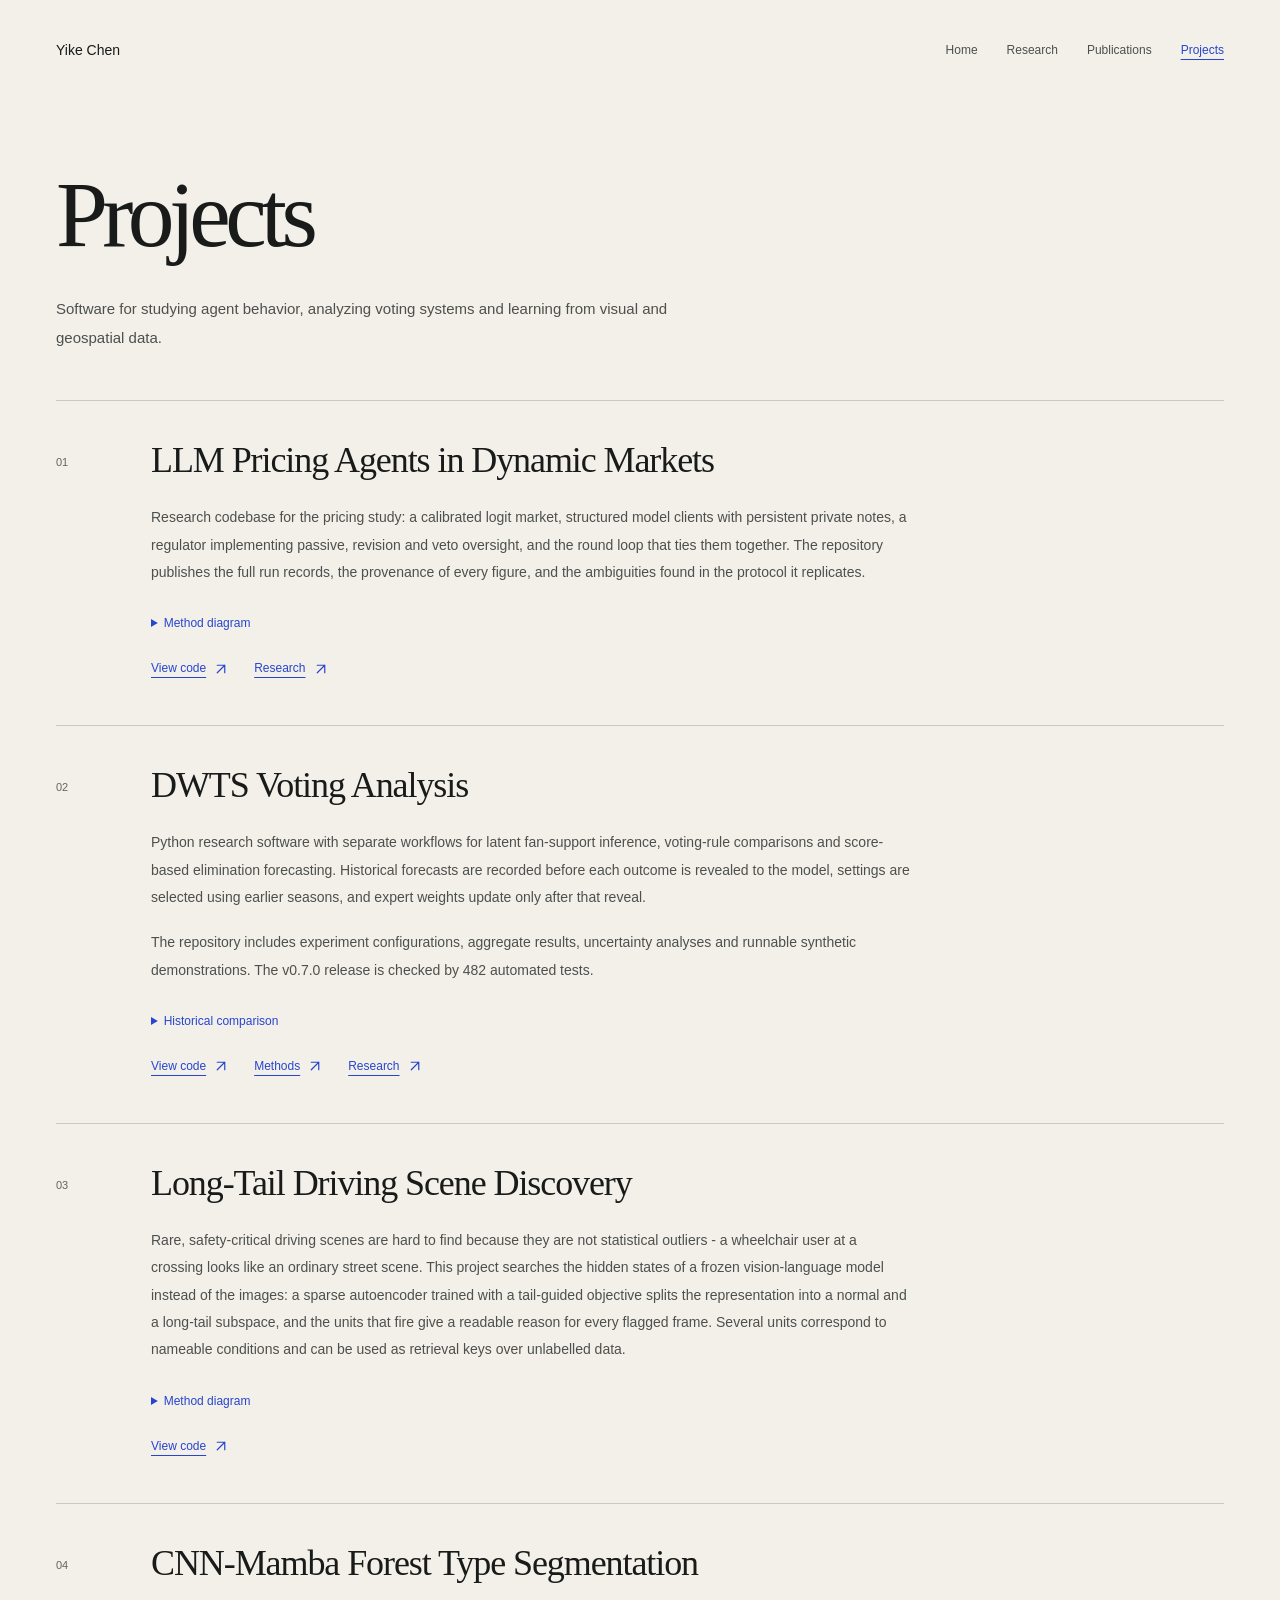
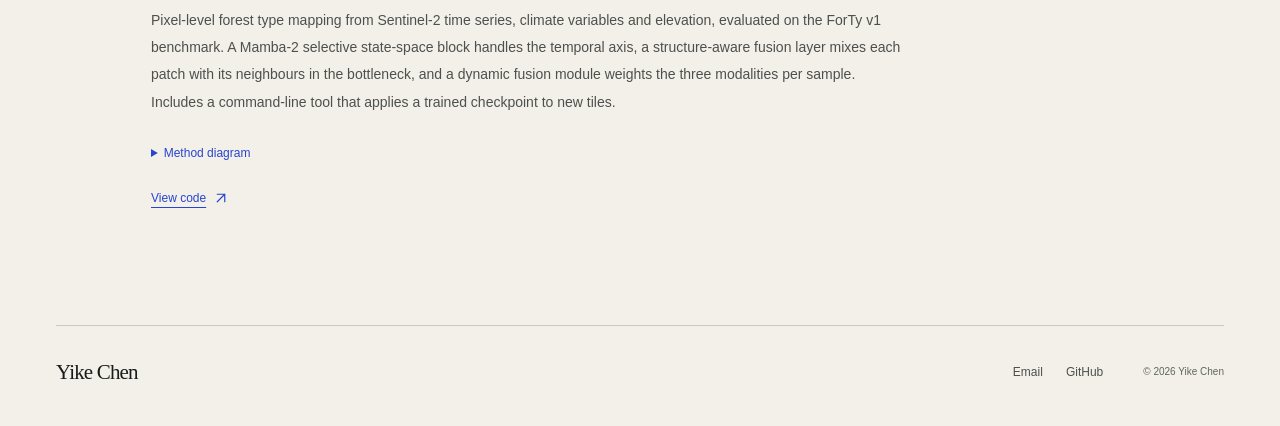
==== commit 5ca486f2: "Bring research findings and contributions into the portfolio" ====
--- a/projects.html
+++ b/projects.html
@@ -11,7 +11,7 @@
   <meta property="og:description" content="Research software for LLM pricing agents, DWTS voting analysis, long-tail driving scene discovery and CNN-Mamba forest type segmentation.">
   <meta property="og:url" content="https://ccc917111.github.io/projects.html">
   <link rel="icon" href="assets/favicon.svg" type="image/svg+xml">
-  <link rel="stylesheet" href="assets/style.css?v=art-20261016">
+  <link rel="stylesheet" href="assets/style.css?v=content-20261016">
 </head>
 <body class="page page-projects">
   <a class="skip-link" href="#main">Skip to content</a>
@@ -55,7 +55,7 @@
       <article class="project-card" id="dwts">
         <div class="project-topline"><span class="project-number">02</span></div>
         <h2>DWTS Voting Analysis</h2>
-        <p>Python research software for data preparation, Bayesian fan-support modeling, voting-rule comparisons and elimination forecasts. The historical forecasting workflow records each prediction before the corresponding outcome is revealed to the model, selects settings using earlier seasons and updates expert weights only after that reveal.</p>
+        <p>Python research software with separate workflows for latent fan-support inference, voting-rule comparisons and score-based elimination forecasting. Historical forecasts are recorded before each outcome is revealed to the model, settings are selected using earlier seasons, and expert weights update only after that reveal.</p>
         <p>The repository includes experiment configurations, aggregate results, uncertainty analyses and runnable synthetic demonstrations. The v0.7.0 release is checked by 482 automated tests.</p>
         <details class="project-method">
           <summary>Historical comparison</summary>
--- a/assets/style.css
+++ b/assets/style.css
@@ -54,8 +54,15 @@
 .work-item h3 a { color: var(--ink); text-decoration: none; }
 .work-item h3 a:hover { color: var(--accent); }
 .work-item > p { max-width: 360px; color: var(--body); font-size: 14px; line-height: 1.85; margin: 0; }
+.work-item > .work-role { margin: 0 0 17px; color: var(--accent); font-size: 11px; line-height: 1.7; }
+.work-item > .work-finding { margin-top: 18px; padding-left: 16px; border-left: 1px solid var(--accent); color: var(--ink); }
 .work-links { display: flex; flex-wrap: wrap; gap: 25px; margin-top: 24px; }
 .work-links a { font-size: 12px; }
+.research-note { max-width: 720px; margin: 60px 0 0 95px; color: var(--body); font-size: 13px; line-height: 1.9; }
+.education { display: grid; grid-template-columns: 140px 1fr 1fr; gap: 48px; padding: 28px 0 78px; border-top: 1px solid var(--line); }
+.education > h2 { margin: 4px 0 0; font-family: var(--sans); font-size: 15px; }
+.education-entry h3 { max-width: 340px; margin-bottom: 15px; font-family: var(--serif); font-size: 26px; letter-spacing: -.025em; line-height: 1.2; }
+.education-entry p { margin: 0; color: var(--body); font-size: 12px; line-height: 1.9; }
 .footer-inner { display: flex; flex-wrap: wrap; gap: 20px 40px; align-items: center; padding: 28px 0 35px; border-top: 1px solid var(--line); }
 .footer-inner p { margin: 0; }
 .footer-name { font-family: var(--serif); font-size: 21px; letter-spacing: -.04em; }
@@ -79,6 +86,8 @@
 .entry-content { max-width: 720px; }
 .entry-content h2 { font-family: var(--serif); font-size: 35px; letter-spacing: -.025em; margin-bottom: 26px; }
 .entry-content > p { color: var(--body); font-size: 14px; line-height: 1.95; }
+.entry-content > .study-question { margin-bottom: 24px; color: var(--ink); font-family: var(--serif); font-size: 23px; line-height: 1.45; letter-spacing: -.015em; }
+.study-subtitle { margin: 28px 0 11px; font-family: var(--sans); font-size: 14px; font-weight: 600; line-height: 1.5; letter-spacing: 0; }
 .publication-group { margin: 4px 0 60px; }
 .page-publications main { padding-bottom: 35px; }
 .group-title { margin-bottom: 0; padding-bottom: 18px; border-bottom: 1px solid var(--line); font-size: 12px; color: var(--muted); }
@@ -90,6 +99,7 @@
 .authors { color: var(--body); font-size: 13px; line-height: 1.9; margin-bottom: 12px; }
 .self { color: var(--ink); font-weight: 600; }
 .publication-note { color: var(--muted); font-size: 12px; }
+.publication-summary { color: var(--body); font-size: 13px; line-height: 1.85; max-width: 760px; margin-bottom: 14px; }
 .project-grid { padding-bottom: 70px; }
 .project-card { display: grid; grid-template-columns: 65px minmax(0, 1fr); column-gap: 30px; padding: 38px 0 46px; border-top: 1px solid var(--line); }
 .project-card > :not(.project-topline) { grid-column: 2; }
@@ -137,8 +147,14 @@
   .work-item:nth-child(2) { padding-top: 0; margin-left: 35px; }
   .work-item h3 { font-size: 43px; margin-bottom: 20px; }
   .work-item > p { font-size: 13px; }
+  .work-item > .work-role { font-size: 10px; margin-bottom: 15px; }
+  .work-item > .work-finding { padding-left: 13px; margin-top: 16px; }
   .work-links { margin-top: 19px; }
   .work-links a { font-size: 11px; }
+  .research-note { margin: 43px 0 0; font-size: 12px; }
+  .education { grid-template-columns: 1fr; gap: 28px; padding: 23px 0 49px; }
+  .education > h2 { margin: 0; font-size: 14px; }
+  .education-entry h3 { max-width: 320px; font-size: 25px; margin-bottom: 11px; }
   .text-link { font-size: 11px; }
   .footer-inner { padding: 24px 0 29px; gap: 18px 22px; }
   .footer-name { font-size: 20px; }
@@ -156,6 +172,8 @@
   .entry-role { max-width: none; margin: 0; }
   .entry-content h2 { font-size: 30px; margin-bottom: 21px; }
   .entry-content > p { font-size: 13px; line-height: 1.95; }
+  .entry-content > .study-question { font-size: 22px; line-height: 1.45; }
+  .study-subtitle { font-size: 13px; margin-top: 25px; }
   .research-list { margin-bottom: 40px; }
   .publication-group { margin-bottom: 35px; }
   .publication { grid-template-columns: 22px minmax(0, 1fr); gap: 13px; padding-top: 25px; }
@@ -163,6 +181,7 @@
   .publication-number { font-size: 10px; }
   .authors { font-size: 12px; }
   .venue, .publication-note { font-size: 11px; }
+  .publication-summary { font-size: 12px; }
   .project-grid { padding-bottom: 40px; }
   .project-card { grid-template-columns: 22px minmax(0, 1fr); column-gap: 13px; padding: 28px 0 33px; }
   .project-topline { padding-top: 6px; }
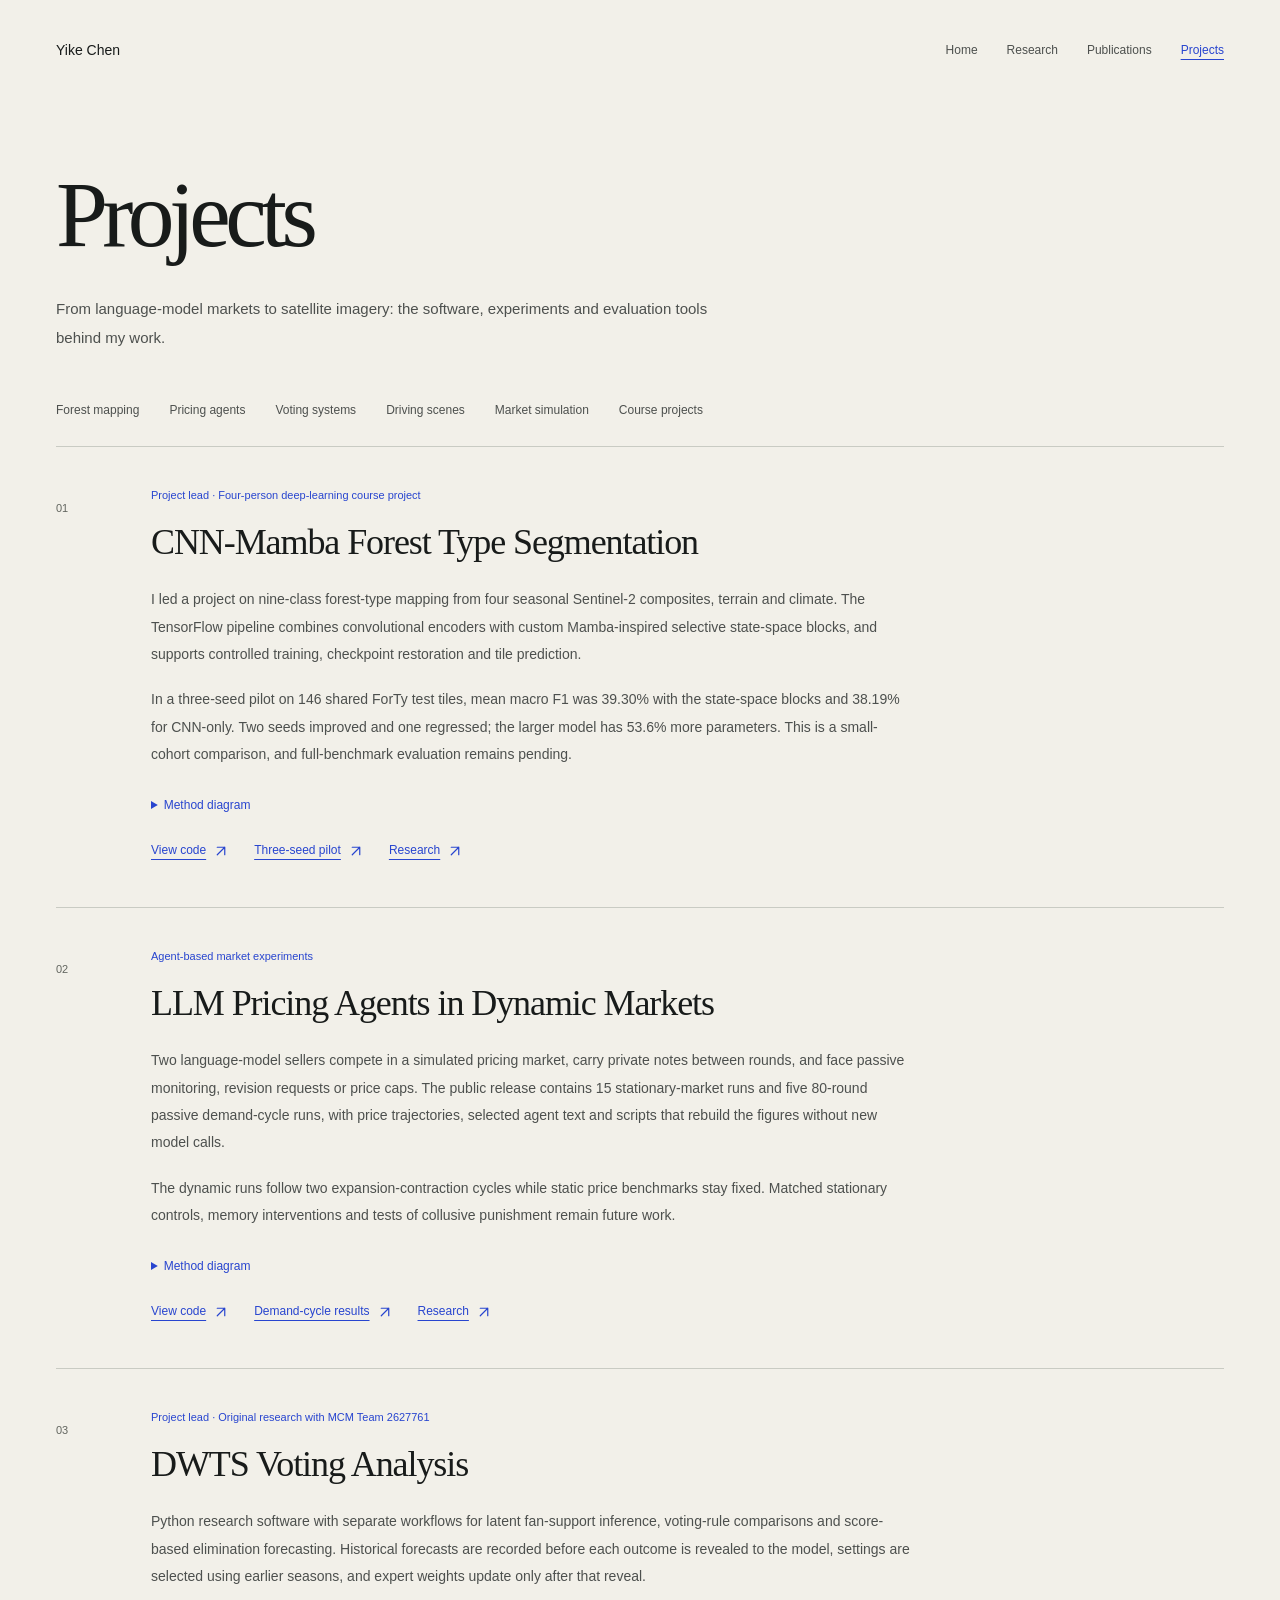
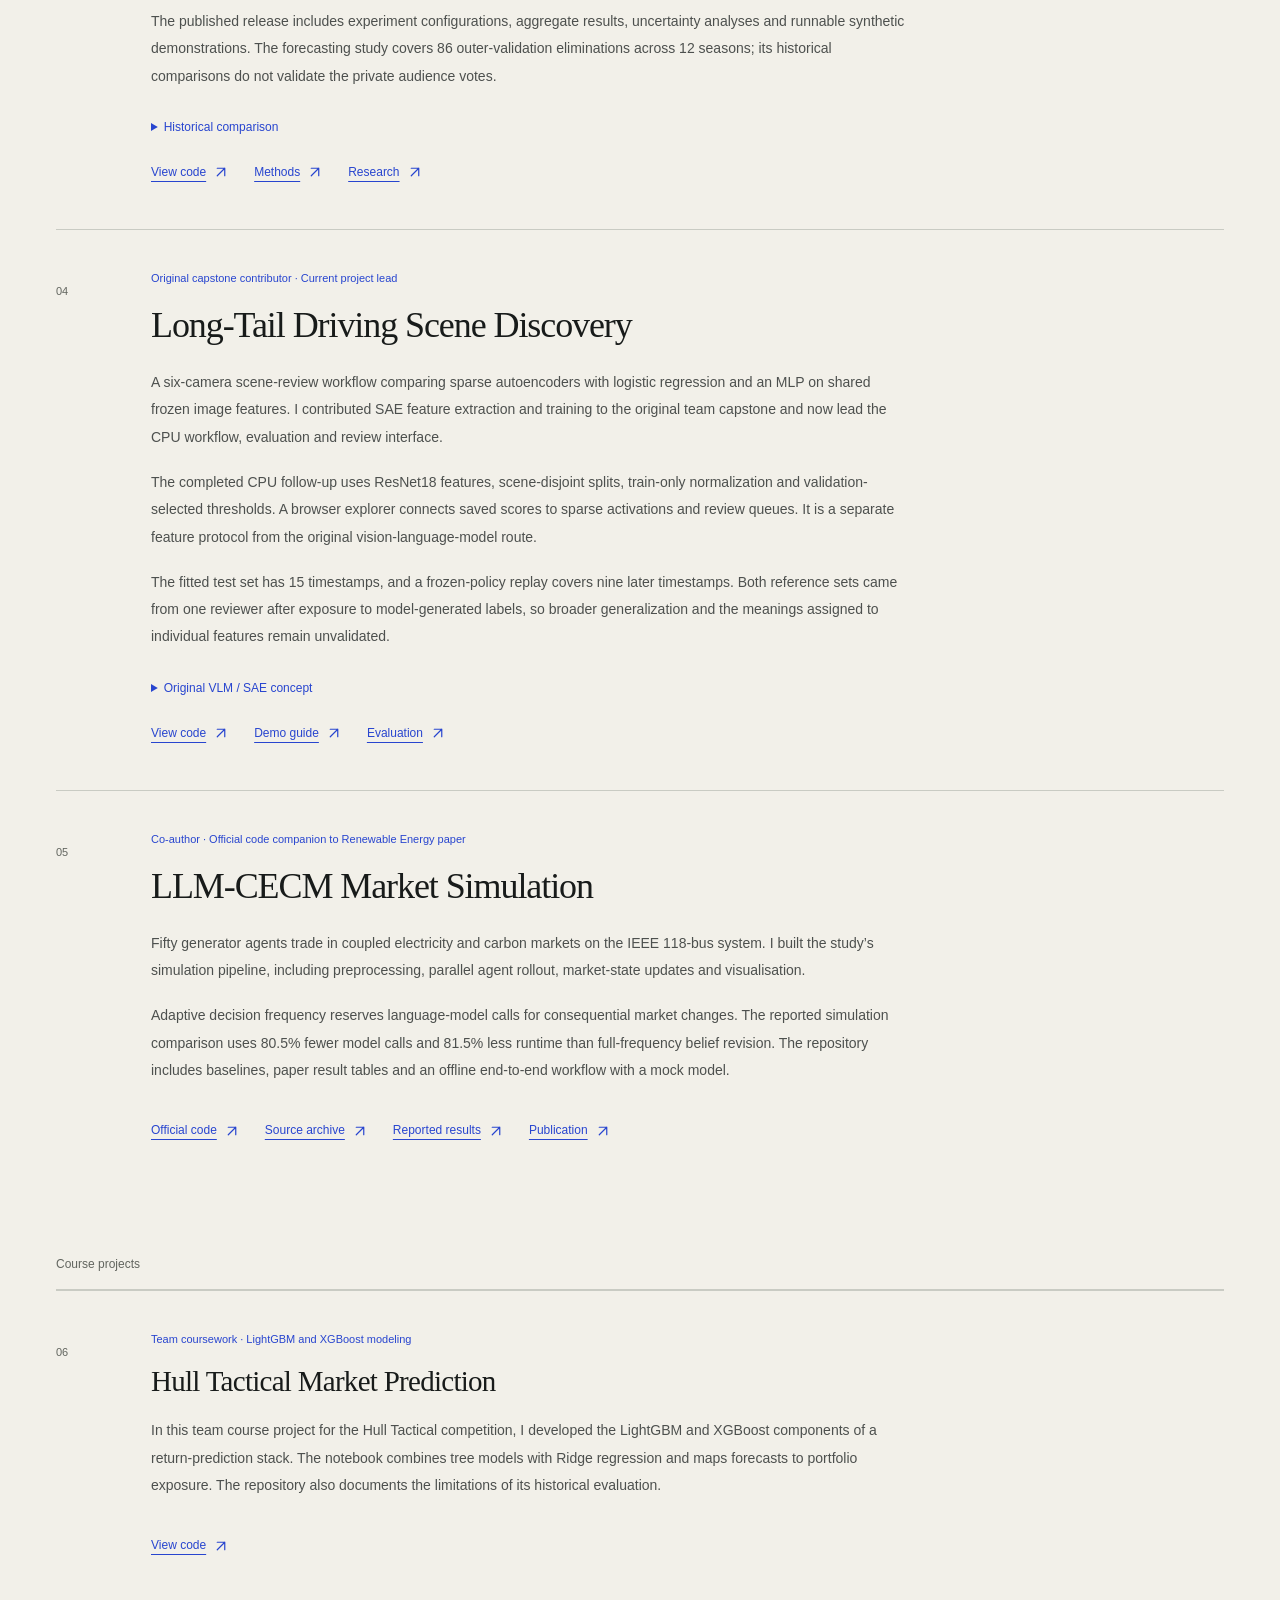
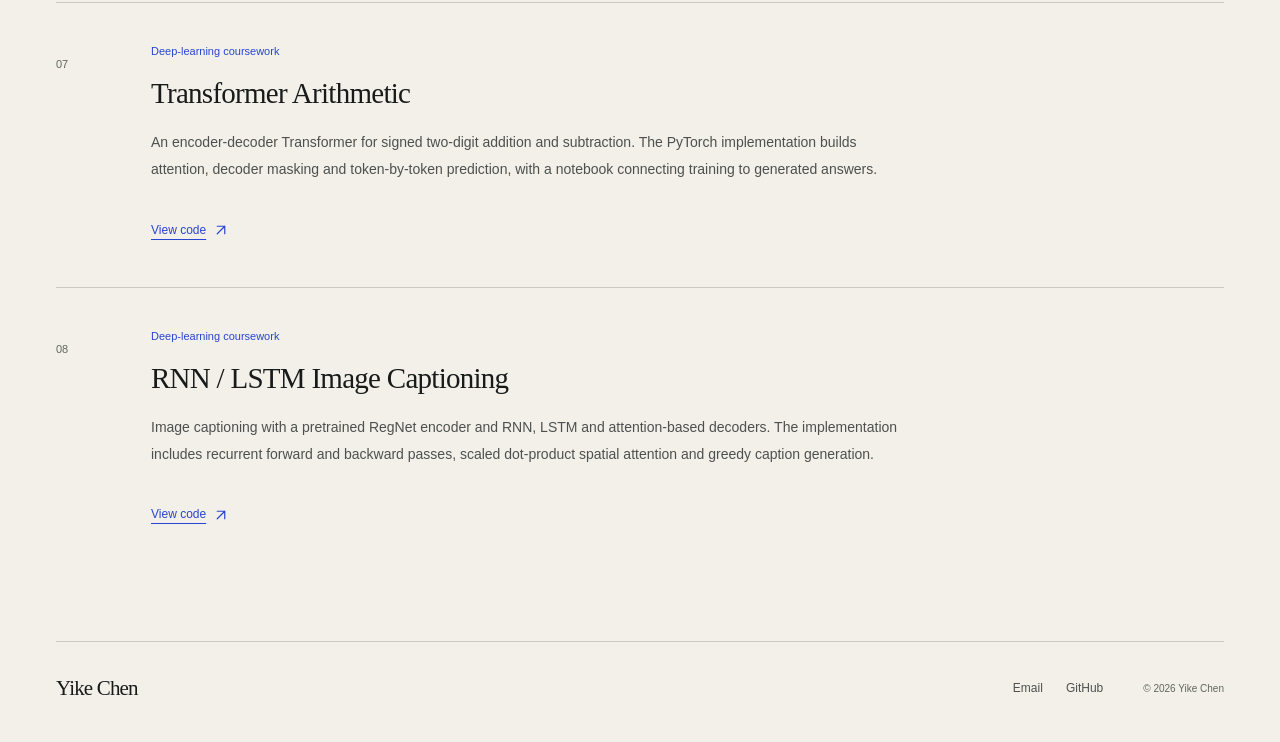
==== commit 8c134a70: "Refresh research portfolio from current public repositories" ====
--- a/projects.html
+++ b/projects.html
@@ -4,14 +4,14 @@
   <meta charset="utf-8">
   <meta name="viewport" content="width=device-width, initial-scale=1">
   <title>Projects - Yike Chen</title>
-  <meta name="description" content="Research software for LLM pricing agents, DWTS voting analysis, long-tail driving scene discovery and CNN-Mamba forest type segmentation.">
+  <meta name="description" content="Projects by Yike Chen: multimodal forest mapping, pricing agents, voting analysis, driving-scene review and market simulation, plus selected coursework.">
   <link rel="canonical" href="https://ccc917111.github.io/projects.html">
   <meta property="og:type" content="website">
   <meta property="og:title" content="Projects - Yike Chen">
-  <meta property="og:description" content="Research software for LLM pricing agents, DWTS voting analysis, long-tail driving scene discovery and CNN-Mamba forest type segmentation.">
+  <meta property="og:description" content="Projects by Yike Chen: multimodal forest mapping, pricing agents, voting analysis, driving-scene review and market simulation, plus selected coursework.">
   <meta property="og:url" content="https://ccc917111.github.io/projects.html">
   <link rel="icon" href="assets/favicon.svg" type="image/svg+xml">
-  <link rel="stylesheet" href="assets/style.css?v=content-20261016">
+  <link rel="stylesheet" href="assets/style.css?v=portfolio-20261029">
 </head>
 <body class="page page-projects">
   <a class="skip-link" href="#main">Skip to content</a>
@@ -31,79 +31,147 @@
     <section class="page-intro">
       <p class="eyebrow">Projects</p>
       <h1 class="serif">Projects</h1>
-      <p class="page-lede">Software for studying agent behavior, analyzing voting systems and learning from visual and geospatial data.</p>
+      <p class="page-lede">From language-model markets to satellite imagery: the software, experiments and evaluation tools behind my work.</p>
     </section>
 
-    <section class="project-grid" id="project-list" aria-label="Software projects">
-      <article class="project-card" id="pricing">
+    <nav class="section-nav" aria-label="Project topics">
+      <a href="#forest">Forest mapping</a>
+      <a href="#pricing">Pricing agents</a>
+      <a href="#dwts">Voting systems</a>
+      <a href="#long-tail">Driving scenes</a>
+      <a href="#llm-cecm">Market simulation</a>
+      <a href="#coursework">Course projects</a>
+    </nav>
+
+    <section class="project-grid" id="project-list" aria-label="Research software and experiments">
+      <article class="project-card" id="forest">
         <div class="project-topline"><span class="project-number">01</span></div>
-        <h2>LLM Pricing Agents in Dynamic Markets</h2>
-        <p>Research codebase for the pricing study: a calibrated logit market, structured model clients with persistent private notes, a regulator implementing passive, revision and veto oversight, and the round loop that ties them together. The repository publishes the full run records, the provenance of every figure, and the ambiguities found in the protocol it replicates.</p>
+        <p class="project-context">Project lead · Four-person deep-learning course project</p>
+        <h2>CNN-Mamba Forest Type Segmentation</h2>
+        <p>I led a project on nine-class forest-type mapping from four seasonal Sentinel-2 composites, terrain and climate. The TensorFlow pipeline combines convolutional encoders with custom Mamba-inspired selective state-space blocks, and supports controlled training, checkpoint restoration and tile prediction.</p>
+        <p>In a three-seed pilot on 146 shared ForTy test tiles, mean macro F1 was 39.30% with the state-space blocks and 38.19% for CNN-only. Two seeds improved and one regressed; the larger model has 53.6% more parameters. This is a small-cohort comparison, and full-benchmark evaluation remains pending.</p>
         <details class="project-method">
           <summary>Method diagram</summary>
-          <a class="visual-link" href="assets/visuals/pricing-loop.svg" aria-label="Open the pricing-agent method diagram at full size">
-            <img class="project-visual" src="assets/visuals/pricing-loop.svg" width="720" height="400" alt="Conceptual diagram of the pricing-agent experiment." loading="lazy" decoding="async">
-            <span class="visual-open">Open full-size diagram <svg class="icon-arrow" viewBox="0 0 16 16" aria-hidden="true" focusable="false"><path d="M3 13 13 3M3 3h10v10" fill="none" stroke="currentColor" stroke-width="1.6" stroke-linecap="round" stroke-linejoin="round"/></svg></span>
+          <a class="visual-link" href="assets/visuals/forest-fusion.svg" aria-label="Open the full-size method diagram">
+            <img class="project-visual" src="assets/visuals/forest-fusion.svg" width="720" height="400" alt="Conceptual workflow combining seasonal optical imagery, terrain and climate with custom selective state-space blocks." loading="lazy" decoding="async">
+            <span class="visual-open">Open full-size diagram <svg class="icon-arrow" width="12" height="12" viewBox="0 0 16 16" aria-hidden="true" focusable="false"><path d="M3 13 13 3M3 3h10v10" fill="none" stroke="currentColor" stroke-width="1.6" stroke-linecap="round" stroke-linejoin="round"/></svg></span>
           </a>
         </details>
         <div class="link-row">
-          <a class="text-link" href="https://github.com/CCC917111/strategic-adaptation-llm-pricing-agents">View code <svg class="icon-arrow" viewBox="0 0 16 16" aria-hidden="true" focusable="false"><path d="M3 13 13 3M3 3h10v10" fill="none" stroke="currentColor" stroke-width="1.6" stroke-linecap="round" stroke-linejoin="round"/></svg></a>
-          <a class="text-link" href="research.html#pricing">Research <svg class="icon-arrow" viewBox="0 0 16 16" aria-hidden="true" focusable="false"><path d="M3 13 13 3M3 3h10v10" fill="none" stroke="currentColor" stroke-width="1.6" stroke-linecap="round" stroke-linejoin="round"/></svg></a>
+          <a class="text-link" href="https://github.com/CCC917111/geospatial-mamba-deforestation">View code <svg class="icon-arrow" width="12" height="12" viewBox="0 0 16 16" aria-hidden="true" focusable="false"><path d="M3 13 13 3M3 3h10v10" fill="none" stroke="currentColor" stroke-width="1.6" stroke-linecap="round" stroke-linejoin="round"/></svg></a>
+          <a class="text-link" href="https://github.com/CCC917111/geospatial-mamba-deforestation/blob/main/results/architecture_pilot_t4_20261029/README.md">Three-seed pilot <svg class="icon-arrow" width="12" height="12" viewBox="0 0 16 16" aria-hidden="true" focusable="false"><path d="M3 13 13 3M3 3h10v10" fill="none" stroke="currentColor" stroke-width="1.6" stroke-linecap="round" stroke-linejoin="round"/></svg></a>
+          <a class="text-link" href="research.html#forest">Research <svg class="icon-arrow" width="12" height="12" viewBox="0 0 16 16" aria-hidden="true" focusable="false"><path d="M3 13 13 3M3 3h10v10" fill="none" stroke="currentColor" stroke-width="1.6" stroke-linecap="round" stroke-linejoin="round"/></svg></a>
+        </div>
+      </article>
+
+      <article class="project-card" id="pricing">
+        <div class="project-topline"><span class="project-number">02</span></div>
+        <p class="project-context">Agent-based market experiments</p>
+        <h2>LLM Pricing Agents in Dynamic Markets</h2>
+        <p>Two language-model sellers compete in a simulated pricing market, carry private notes between rounds, and face passive monitoring, revision requests or price caps. The public release contains 15 stationary-market runs and five 80-round passive demand-cycle runs, with price trajectories, selected agent text and scripts that rebuild the figures without new model calls.</p>
+        <p>The dynamic runs follow two expansion-contraction cycles while static price benchmarks stay fixed. Matched stationary controls, memory interventions and tests of collusive punishment remain future work.</p>
+        <details class="project-method">
+          <summary>Method diagram</summary>
+          <a class="visual-link" href="assets/visuals/pricing-loop.svg" aria-label="Open the full-size method diagram">
+            <img class="project-visual" src="assets/visuals/pricing-loop.svg" width="720" height="400" alt="Conceptual diagram of repeated pricing, private agent notes, market feedback and regulatory oversight." loading="lazy" decoding="async">
+            <span class="visual-open">Open full-size diagram <svg class="icon-arrow" width="12" height="12" viewBox="0 0 16 16" aria-hidden="true" focusable="false"><path d="M3 13 13 3M3 3h10v10" fill="none" stroke="currentColor" stroke-width="1.6" stroke-linecap="round" stroke-linejoin="round"/></svg></span>
+          </a>
+        </details>
+        <div class="link-row">
+          <a class="text-link" href="https://github.com/CCC917111/strategic-adaptation-llm-pricing-agents">View code <svg class="icon-arrow" width="12" height="12" viewBox="0 0 16 16" aria-hidden="true" focusable="false"><path d="M3 13 13 3M3 3h10v10" fill="none" stroke="currentColor" stroke-width="1.6" stroke-linecap="round" stroke-linejoin="round"/></svg></a>
+          <a class="text-link" href="https://github.com/CCC917111/strategic-adaptation-llm-pricing-agents/tree/main/results/arm2-cycle">Demand-cycle results <svg class="icon-arrow" width="12" height="12" viewBox="0 0 16 16" aria-hidden="true" focusable="false"><path d="M3 13 13 3M3 3h10v10" fill="none" stroke="currentColor" stroke-width="1.6" stroke-linecap="round" stroke-linejoin="round"/></svg></a>
+          <a class="text-link" href="research.html#pricing">Research <svg class="icon-arrow" width="12" height="12" viewBox="0 0 16 16" aria-hidden="true" focusable="false"><path d="M3 13 13 3M3 3h10v10" fill="none" stroke="currentColor" stroke-width="1.6" stroke-linecap="round" stroke-linejoin="round"/></svg></a>
         </div>
       </article>
 
       <article class="project-card" id="dwts">
-        <div class="project-topline"><span class="project-number">02</span></div>
+        <div class="project-topline"><span class="project-number">03</span></div>
+        <p class="project-context">Project lead · Original research with MCM Team 2627761</p>
         <h2>DWTS Voting Analysis</h2>
         <p>Python research software with separate workflows for latent fan-support inference, voting-rule comparisons and score-based elimination forecasting. Historical forecasts are recorded before each outcome is revealed to the model, settings are selected using earlier seasons, and expert weights update only after that reveal.</p>
-        <p>The repository includes experiment configurations, aggregate results, uncertainty analyses and runnable synthetic demonstrations. The v0.7.0 release is checked by 482 automated tests.</p>
+        <p>The published release includes experiment configurations, aggregate results, uncertainty analyses and runnable synthetic demonstrations. The forecasting study covers 86 outer-validation eliminations across 12 seasons; its historical comparisons do not validate the private audience votes.</p>
         <details class="project-method">
           <summary>Historical comparison</summary>
-          <a class="visual-link" href="assets/visuals/dwts-forecast.svg" aria-label="Open the historical DWTS forecasting chart at full size">
+          <a class="visual-link" href="assets/visuals/dwts-forecast.svg" aria-label="Open the full-size historical comparison">
             <img class="project-visual" src="assets/visuals/dwts-forecast.svg" width="720" height="400" alt="Aggregate chronological forecasting comparison for the DWTS study." loading="lazy" decoding="async">
-            <span class="visual-open">Open full-size chart <svg class="icon-arrow" viewBox="0 0 16 16" aria-hidden="true" focusable="false"><path d="M3 13 13 3M3 3h10v10" fill="none" stroke="currentColor" stroke-width="1.6" stroke-linecap="round" stroke-linejoin="round"/></svg></span>
+            <span class="visual-open">Open full-size diagram <svg class="icon-arrow" width="12" height="12" viewBox="0 0 16 16" aria-hidden="true" focusable="false"><path d="M3 13 13 3M3 3h10v10" fill="none" stroke="currentColor" stroke-width="1.6" stroke-linecap="round" stroke-linejoin="round"/></svg></span>
           </a>
         </details>
         <div class="link-row">
-          <a class="text-link" href="https://github.com/CCC917111/DWTS_voting_analysis">View code <svg class="icon-arrow" viewBox="0 0 16 16" aria-hidden="true" focusable="false"><path d="M3 13 13 3M3 3h10v10" fill="none" stroke="currentColor" stroke-width="1.6" stroke-linecap="round" stroke-linejoin="round"/></svg></a>
-          <a class="text-link" href="https://github.com/CCC917111/DWTS_voting_analysis/blob/main/docs/METHODS.md">Methods <svg class="icon-arrow" viewBox="0 0 16 16" aria-hidden="true" focusable="false"><path d="M3 13 13 3M3 3h10v10" fill="none" stroke="currentColor" stroke-width="1.6" stroke-linecap="round" stroke-linejoin="round"/></svg></a>
-          <a class="text-link" href="research.html#dwts">Research <svg class="icon-arrow" viewBox="0 0 16 16" aria-hidden="true" focusable="false"><path d="M3 13 13 3M3 3h10v10" fill="none" stroke="currentColor" stroke-width="1.6" stroke-linecap="round" stroke-linejoin="round"/></svg></a>
+          <a class="text-link" href="https://github.com/CCC917111/DWTS_voting_analysis">View code <svg class="icon-arrow" width="12" height="12" viewBox="0 0 16 16" aria-hidden="true" focusable="false"><path d="M3 13 13 3M3 3h10v10" fill="none" stroke="currentColor" stroke-width="1.6" stroke-linecap="round" stroke-linejoin="round"/></svg></a>
+          <a class="text-link" href="https://github.com/CCC917111/DWTS_voting_analysis/blob/main/docs/METHODS.md">Methods <svg class="icon-arrow" width="12" height="12" viewBox="0 0 16 16" aria-hidden="true" focusable="false"><path d="M3 13 13 3M3 3h10v10" fill="none" stroke="currentColor" stroke-width="1.6" stroke-linecap="round" stroke-linejoin="round"/></svg></a>
+          <a class="text-link" href="research.html#dwts">Research <svg class="icon-arrow" width="12" height="12" viewBox="0 0 16 16" aria-hidden="true" focusable="false"><path d="M3 13 13 3M3 3h10v10" fill="none" stroke="currentColor" stroke-width="1.6" stroke-linecap="round" stroke-linejoin="round"/></svg></a>
         </div>
       </article>
 
       <article class="project-card" id="long-tail">
-        <div class="project-topline"><span class="project-number">03</span></div>
+        <div class="project-topline"><span class="project-number">04</span></div>
+        <p class="project-context">Original capstone contributor · Current project lead</p>
         <h2>Long-Tail Driving Scene Discovery</h2>
-        <p>Rare, safety-critical driving scenes are hard to find because they are not statistical outliers - a wheelchair user at a crossing looks like an ordinary street scene. This project searches the hidden states of a frozen vision-language model instead of the images: a sparse autoencoder trained with a tail-guided objective splits the representation into a normal and a long-tail subspace, and the units that fire give a readable reason for every flagged frame. Several units correspond to nameable conditions and can be used as retrieval keys over unlabelled data.</p>
+        <p>A six-camera scene-review workflow comparing sparse autoencoders with logistic regression and an MLP on shared frozen image features. I contributed SAE feature extraction and training to the original team capstone and now lead the CPU workflow, evaluation and review interface.</p>
+        <p>The completed CPU follow-up uses ResNet18 features, scene-disjoint splits, train-only normalization and validation-selected thresholds. A browser explorer connects saved scores to sparse activations and review queues. It is a separate feature protocol from the original vision-language-model route.</p>
+        <p>The fitted test set has 15 timestamps, and a frozen-policy replay covers nine later timestamps. Both reference sets came from one reviewer after exposure to model-generated labels, so broader generalization and the meanings assigned to individual features remain unvalidated.</p>
         <details class="project-method">
-          <summary>Method diagram</summary>
-          <a class="visual-link" href="assets/visuals/long-tail.svg" aria-label="Open the long-tail discovery method diagram at full size">
-            <img class="project-visual" src="assets/visuals/long-tail.svg" width="720" height="400" alt="Conceptual diagram of vision-language features, sparse decomposition and long-tail retrieval." loading="lazy" decoding="async">
-            <span class="visual-open">Open full-size diagram <svg class="icon-arrow" viewBox="0 0 16 16" aria-hidden="true" focusable="false"><path d="M3 13 13 3M3 3h10v10" fill="none" stroke="currentColor" stroke-width="1.6" stroke-linecap="round" stroke-linejoin="round"/></svg></span>
+          <summary>Original VLM / SAE concept</summary>
+          <a class="visual-link" href="assets/visuals/long-tail.svg" aria-label="Open the full-size original vlm / sae concept">
+            <img class="project-visual" src="assets/visuals/long-tail.svg" width="720" height="400" alt="Conceptual diagram of the original vision-language-model and sparse-autoencoder route; feature interpretations require validation." loading="lazy" decoding="async">
+            <span class="visual-open">Open full-size diagram <svg class="icon-arrow" width="12" height="12" viewBox="0 0 16 16" aria-hidden="true" focusable="false"><path d="M3 13 13 3M3 3h10v10" fill="none" stroke="currentColor" stroke-width="1.6" stroke-linecap="round" stroke-linejoin="round"/></svg></span>
           </a>
         </details>
         <div class="link-row">
-          <a class="text-link" href="https://github.com/CCC917111/long-tail-driving-scene-discovery">View code <svg class="icon-arrow" viewBox="0 0 16 16" aria-hidden="true" focusable="false"><path d="M3 13 13 3M3 3h10v10" fill="none" stroke="currentColor" stroke-width="1.6" stroke-linecap="round" stroke-linejoin="round"/></svg></a>
+          <a class="text-link" href="https://github.com/CCC917111/long-tail-driving-scene-discovery">View code <svg class="icon-arrow" width="12" height="12" viewBox="0 0 16 16" aria-hidden="true" focusable="false"><path d="M3 13 13 3M3 3h10v10" fill="none" stroke="currentColor" stroke-width="1.6" stroke-linecap="round" stroke-linejoin="round"/></svg></a>
+          <a class="text-link" href="https://github.com/CCC917111/long-tail-driving-scene-discovery/blob/main/demo/README.md">Demo guide <svg class="icon-arrow" width="12" height="12" viewBox="0 0 16 16" aria-hidden="true" focusable="false"><path d="M3 13 13 3M3 3h10v10" fill="none" stroke="currentColor" stroke-width="1.6" stroke-linecap="round" stroke-linejoin="round"/></svg></a>
+          <a class="text-link" href="https://github.com/CCC917111/long-tail-driving-scene-discovery/blob/main/docs/evaluation.md">Evaluation <svg class="icon-arrow" width="12" height="12" viewBox="0 0 16 16" aria-hidden="true" focusable="false"><path d="M3 13 13 3M3 3h10v10" fill="none" stroke="currentColor" stroke-width="1.6" stroke-linecap="round" stroke-linejoin="round"/></svg></a>
         </div>
       </article>
 
-      <article class="project-card" id="forest">
-        <div class="project-topline"><span class="project-number">04</span></div>
-        <h2>CNN-Mamba Forest Type Segmentation</h2>
-        <p>Pixel-level forest type mapping from Sentinel-2 time series, climate variables and elevation, evaluated on the ForTy v1 benchmark. A Mamba-2 selective state-space block handles the temporal axis, a structure-aware fusion layer mixes each patch with its neighbours in the bottleneck, and a dynamic fusion module weights the three modalities per sample. Includes a command-line tool that applies a trained checkpoint to new tiles.</p>
-        <details class="project-method">
-          <summary>Method diagram</summary>
-          <a class="visual-link" href="assets/visuals/forest-fusion.svg" aria-label="Open the forest-type segmentation method diagram at full size">
-            <img class="project-visual" src="assets/visuals/forest-fusion.svg" width="720" height="400" alt="Conceptual diagram of temporal, spatial and multimodal forest-type segmentation." loading="lazy" decoding="async">
-            <span class="visual-open">Open full-size diagram <svg class="icon-arrow" viewBox="0 0 16 16" aria-hidden="true" focusable="false"><path d="M3 13 13 3M3 3h10v10" fill="none" stroke="currentColor" stroke-width="1.6" stroke-linecap="round" stroke-linejoin="round"/></svg></span>
-          </a>
-        </details>
+      <article class="project-card" id="llm-cecm">
+        <div class="project-topline"><span class="project-number">05</span></div>
+        <p class="project-context">Co-author · Official code companion to Renewable Energy paper</p>
+        <h2>LLM-CECM Market Simulation</h2>
+        <p>Fifty generator agents trade in coupled electricity and carbon markets on the IEEE 118-bus system. I built the study&rsquo;s simulation pipeline, including preprocessing, parallel agent rollout, market-state updates and visualisation.</p>
+        <p>Adaptive decision frequency reserves language-model calls for consequential market changes. The reported simulation comparison uses 80.5% fewer model calls and 81.5% less runtime than full-frequency belief revision. The repository includes baselines, paper result tables and an offline end-to-end workflow with a mock model.</p>
         <div class="link-row">
-          <a class="text-link" href="https://github.com/CCC917111/geospatial-mamba-deforestation">View code <svg class="icon-arrow" viewBox="0 0 16 16" aria-hidden="true" focusable="false"><path d="M3 13 13 3M3 3h10v10" fill="none" stroke="currentColor" stroke-width="1.6" stroke-linecap="round" stroke-linejoin="round"/></svg></a>
+          <a class="text-link" href="https://github.com/CCC917111/LLM-CECM">Official code <svg class="icon-arrow" width="12" height="12" viewBox="0 0 16 16" aria-hidden="true" focusable="false"><path d="M3 13 13 3M3 3h10v10" fill="none" stroke="currentColor" stroke-width="1.6" stroke-linecap="round" stroke-linejoin="round"/></svg></a>
+            <a class="text-link" href="https://github.com/CCC917111/LLM-CEMC-organized">Source archive <svg class="icon-arrow" width="12" height="12" viewBox="0 0 16 16" aria-hidden="true" focusable="false"><path d="M3 13 13 3M3 3h10v10" fill="none" stroke="currentColor" stroke-width="1.6" stroke-linecap="round" stroke-linejoin="round"/></svg></a>
+          <a class="text-link" href="https://github.com/CCC917111/LLM-CECM/blob/main/results/README.md">Reported results <svg class="icon-arrow" width="12" height="12" viewBox="0 0 16 16" aria-hidden="true" focusable="false"><path d="M3 13 13 3M3 3h10v10" fill="none" stroke="currentColor" stroke-width="1.6" stroke-linecap="round" stroke-linejoin="round"/></svg></a>
+          <a class="text-link" href="publications.html#llm-cecm">Publication <svg class="icon-arrow" width="12" height="12" viewBox="0 0 16 16" aria-hidden="true" focusable="false"><path d="M3 13 13 3M3 3h10v10" fill="none" stroke="currentColor" stroke-width="1.6" stroke-linecap="round" stroke-linejoin="round"/></svg></a>
         </div>
       </article>
     </section>
 
+    <section class="project-grid coursework" id="coursework" aria-labelledby="coursework-title">
+      <h2 class="group-title" id="coursework-title">Course projects</h2>
+      <article class="project-card" id="hull">
+        <div class="project-topline"><span class="project-number">06</span></div>
+        <p class="project-context">Team coursework · LightGBM and XGBoost modeling</p>
+        <h3>Hull Tactical Market Prediction</h3>
+        <p>In this team course project for the Hull Tactical competition, I developed the LightGBM and XGBoost components of a return-prediction stack. The notebook combines tree models with Ridge regression and maps forecasts to portfolio exposure. The repository also documents the limitations of its historical evaluation.</p>
+        <div class="link-row">
+          <a class="text-link" href="https://github.com/CCC917111/hull-tactical-market-prediction">View code <svg class="icon-arrow" width="12" height="12" viewBox="0 0 16 16" aria-hidden="true" focusable="false"><path d="M3 13 13 3M3 3h10v10" fill="none" stroke="currentColor" stroke-width="1.6" stroke-linecap="round" stroke-linejoin="round"/></svg></a>
+        </div>
+      </article>
+
+      <article class="project-card" id="arithmetic">
+        <div class="project-topline"><span class="project-number">07</span></div>
+        <p class="project-context">Deep-learning coursework</p>
+        <h3>Transformer Arithmetic</h3>
+        <p>An encoder-decoder Transformer for signed two-digit addition and subtraction. The PyTorch implementation builds attention, decoder masking and token-by-token prediction, with a notebook connecting training to generated answers.</p>
+        <div class="link-row">
+          <a class="text-link" href="https://github.com/CCC917111/transformer-arithmetic">View code <svg class="icon-arrow" width="12" height="12" viewBox="0 0 16 16" aria-hidden="true" focusable="false"><path d="M3 13 13 3M3 3h10v10" fill="none" stroke="currentColor" stroke-width="1.6" stroke-linecap="round" stroke-linejoin="round"/></svg></a>
+        </div>
+      </article>
+
+      <article class="project-card" id="captioning">
+        <div class="project-topline"><span class="project-number">08</span></div>
+        <p class="project-context">Deep-learning coursework</p>
+        <h3>RNN / LSTM Image Captioning</h3>
+        <p>Image captioning with a pretrained RegNet encoder and RNN, LSTM and attention-based decoders. The implementation includes recurrent forward and backward passes, scaled dot-product spatial attention and greedy caption generation.</p>
+        <div class="link-row">
+          <a class="text-link" href="https://github.com/CCC917111/rnn-lstm-image-captioning">View code <svg class="icon-arrow" width="12" height="12" viewBox="0 0 16 16" aria-hidden="true" focusable="false"><path d="M3 13 13 3M3 3h10v10" fill="none" stroke="currentColor" stroke-width="1.6" stroke-linecap="round" stroke-linejoin="round"/></svg></a>
+        </div>
+      </article>
+    </section>
   </main>
 
   <footer class="site-footer">
--- a/assets/style.css
+++ b/assets/style.css
@@ -59,6 +59,7 @@
 .work-links { display: flex; flex-wrap: wrap; gap: 25px; margin-top: 24px; }
 .work-links a { font-size: 12px; }
 .research-note { max-width: 720px; margin: 60px 0 0 95px; color: var(--body); font-size: 13px; line-height: 1.9; }
+.research-note + .research-note { margin-top: 18px; }
 .education { display: grid; grid-template-columns: 140px 1fr 1fr; gap: 48px; padding: 28px 0 78px; border-top: 1px solid var(--line); }
 .education > h2 { margin: 4px 0 0; font-family: var(--sans); font-size: 15px; }
 .education-entry h3 { max-width: 340px; margin-bottom: 15px; font-family: var(--serif); font-size: 26px; letter-spacing: -.025em; line-height: 1.2; }
@@ -88,6 +89,26 @@
 .entry-content > p { color: var(--body); font-size: 14px; line-height: 1.95; }
 .entry-content > .study-question { margin-bottom: 24px; color: var(--ink); font-family: var(--serif); font-size: 23px; line-height: 1.45; letter-spacing: -.015em; }
 .study-subtitle { margin: 28px 0 11px; font-family: var(--sans); font-size: 14px; font-weight: 600; line-height: 1.5; letter-spacing: 0; }
+.research-figure { margin: 31px 0 19px; padding-top: 21px; border-top: 1px solid var(--line); }
+.figure-image { display: block; }
+.figure-image img { width: 100%; height: auto; }
+.research-figure figcaption { margin-top: 17px; color: var(--body); font-size: 12px; line-height: 1.85; }
+.research-figure figcaption p { margin-bottom: 10px; }
+.research-figure figcaption strong { color: var(--ink); font-weight: 500; }
+.figure-links { display: flex; flex-wrap: wrap; gap: 11px 23px; margin-top: 12px; }
+.result-data { margin: 0 0 24px; color: var(--body); font-size: 12px; }
+.result-data summary { width: fit-content; padding: 6px 0; color: var(--accent); cursor: pointer; }
+.result-data table { width: 100%; table-layout: fixed; border-collapse: collapse; margin: 14px 0; font-size: 12px; line-height: 1.7; }
+.result-data caption { text-align: left; font-size: 11px; margin-bottom: 14px; }
+.comparison-column { width: 48%; }
+.difference-column { width: 21%; }
+.interval-column { width: 31%; }
+.result-data th, .result-data td { text-align: left; vertical-align: top; padding: 11px 6px; border-bottom: 1px solid var(--line); }
+.result-data th { color: var(--ink); font-weight: 500; }
+.result-data th:first-child { padding-left: 0; }
+.result-data th span { display: block; color: var(--body); font-weight: 400; }
+.result-data td { font-variant-numeric: tabular-nums; }
+.result-data > p { font-size: 11px; line-height: 1.9; }
 .publication-group { margin: 4px 0 60px; }
 .page-publications main { padding-bottom: 35px; }
 .group-title { margin-bottom: 0; padding-bottom: 18px; border-bottom: 1px solid var(--line); font-size: 12px; color: var(--muted); }
@@ -107,6 +128,8 @@
 .project-number { color: var(--muted); font-size: 11px; }
 .project-card h2 { max-width: 800px; font-family: var(--serif); font-size: 36px; letter-spacing: -.03em; margin-bottom: 23px; }
 .project-card > p { max-width: 760px; color: var(--body); font-size: 14px; line-height: 1.95; }
+.project-card > .project-context { margin-bottom: 12px; color: var(--accent); font-size: 11px; }
+.coursework .project-card h3 { max-width: 800px; margin-bottom: 18px; font-family: var(--serif); font-size: 29px; letter-spacing: -.025em; }
 .project-method { max-width: 760px; margin: 3px 0 0; }
 .project-method summary { width: fit-content; padding: 6px 0; font-size: 12px; color: var(--accent); cursor: pointer; }
 .project-method[open] summary { margin-bottom: 15px; }
@@ -174,6 +197,10 @@
   .entry-content > p { font-size: 13px; line-height: 1.95; }
   .entry-content > .study-question { font-size: 22px; line-height: 1.45; }
   .study-subtitle { font-size: 13px; margin-top: 25px; }
+  .research-figure { margin-top: 27px; padding-top: 19px; }
+  .research-figure figcaption { font-size: 11px; }
+  .result-data, .result-data table { font-size: 11px; }
+  .result-data th, .result-data td { padding: 10px 5px; }
   .research-list { margin-bottom: 40px; }
   .publication-group { margin-bottom: 35px; }
   .publication { grid-template-columns: 22px minmax(0, 1fr); gap: 13px; padding-top: 25px; }
@@ -188,6 +215,8 @@
   .project-number { font-size: 10px; }
   .project-card h2 { font-size: 30px; margin-bottom: 20px; }
   .project-card > p { font-size: 13px; }
+  .project-card > .project-context { font-size: 10px; }
+  .coursework .project-card h3 { font-size: 25px; }
   .project-method summary, .visual-open { font-size: 11px; }
 }
 @media (max-width: 360px) {
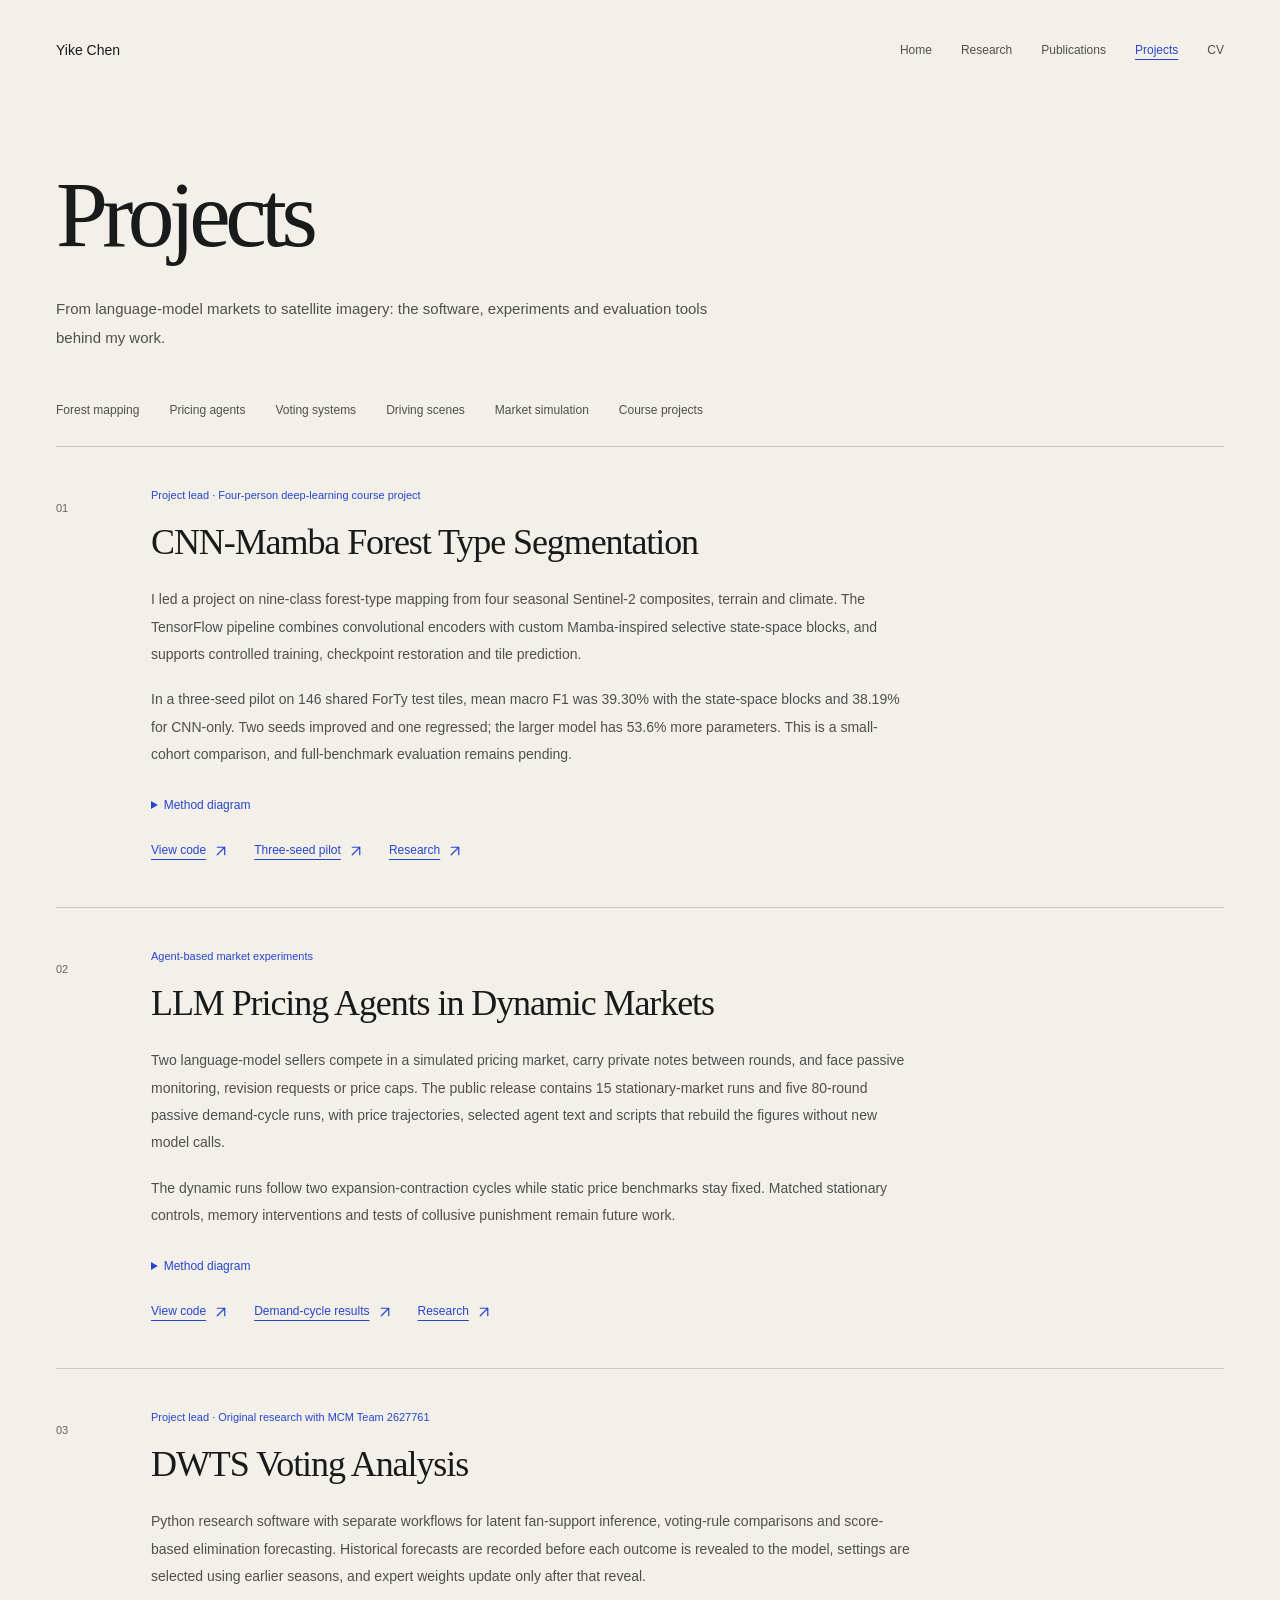
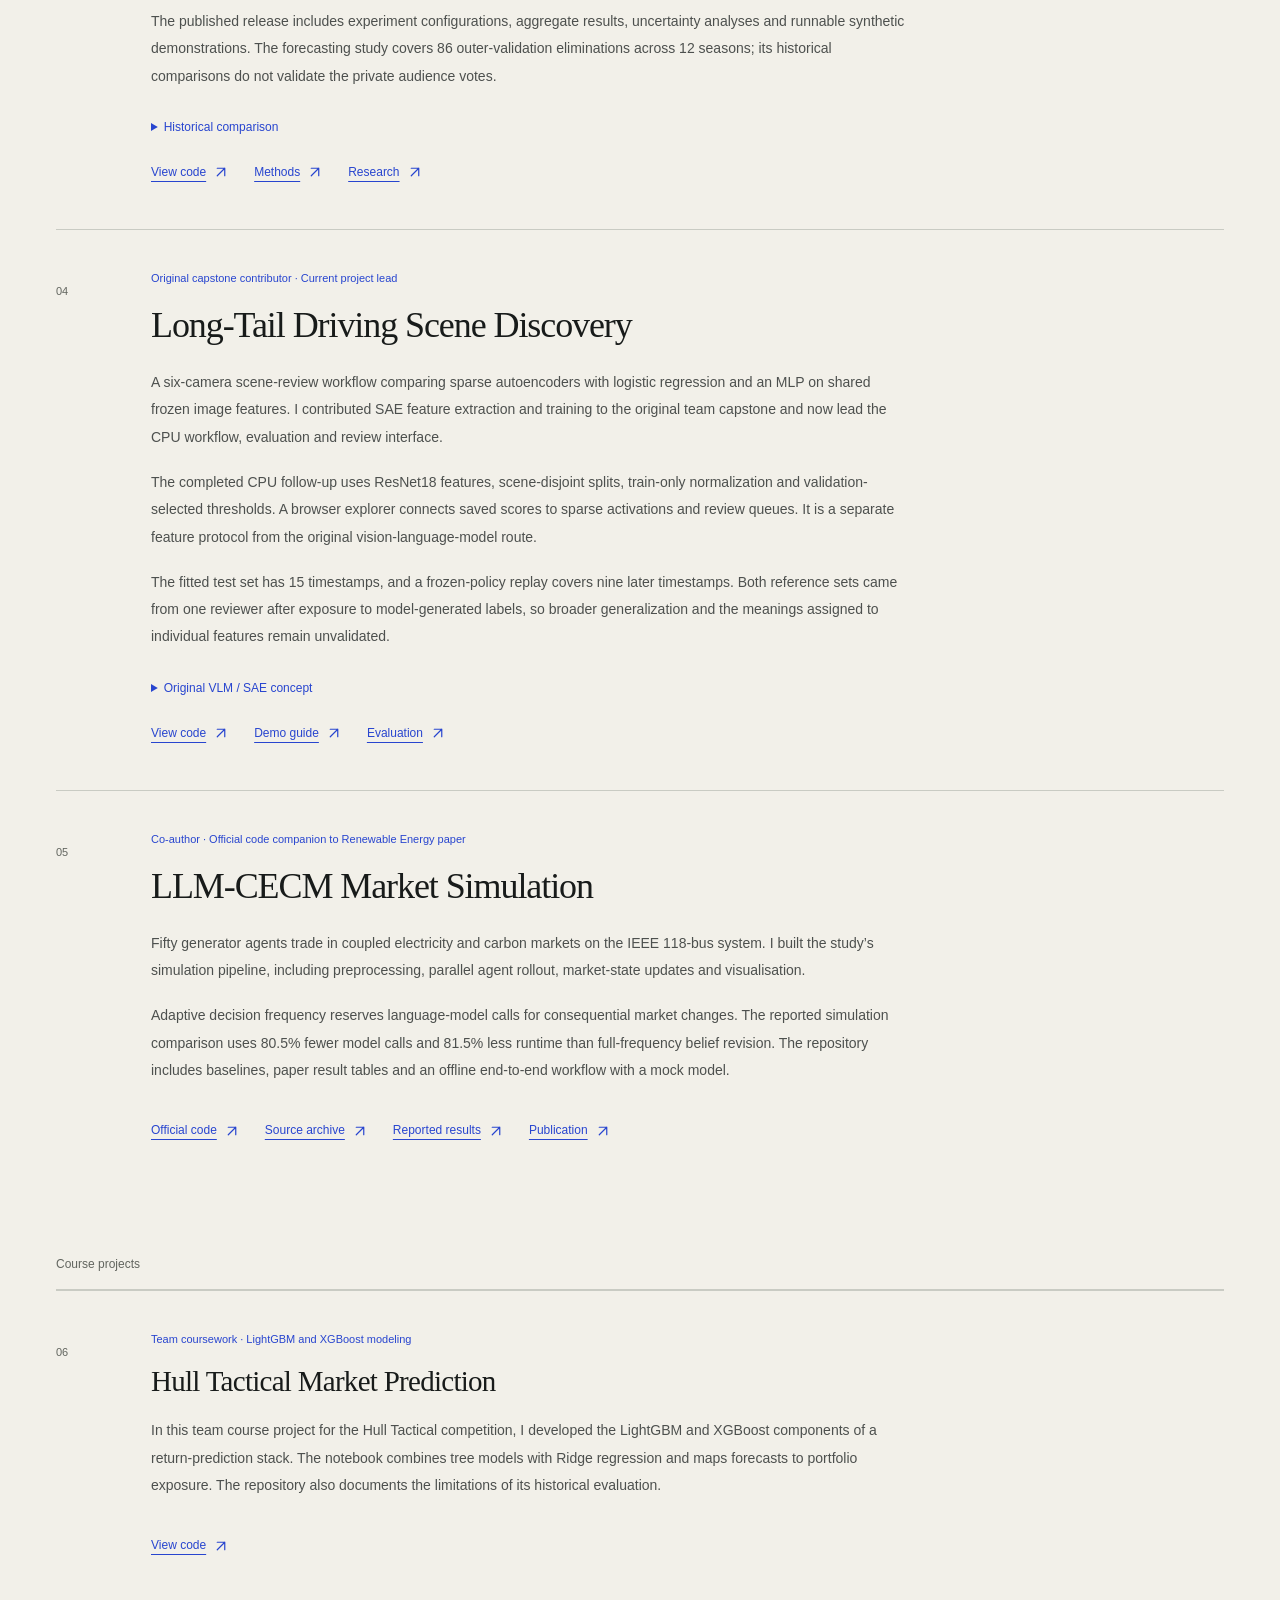
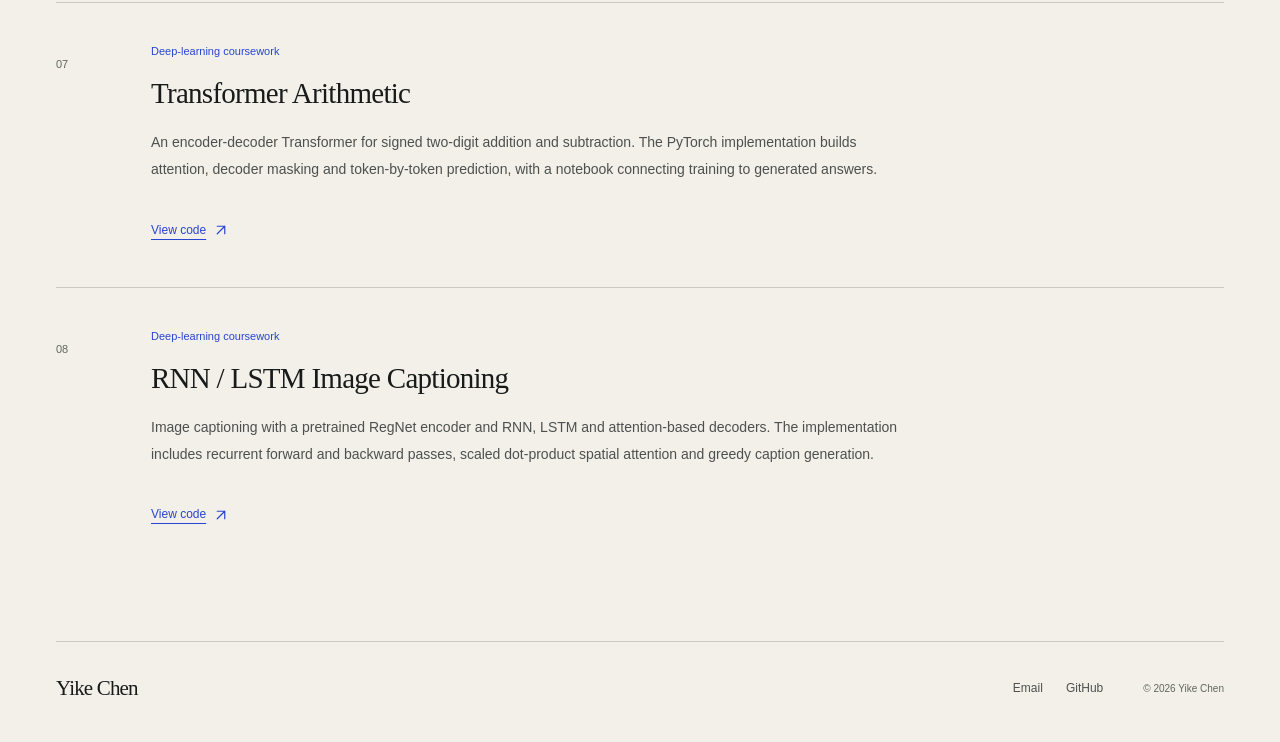
==== commit 8706d36c: "Add CV link to navigation in projects.html" ====
--- a/projects.html
+++ b/projects.html
@@ -23,6 +23,7 @@
         <a href="research.html">Research</a>
         <a href="publications.html">Publications</a>
         <a href="projects.html" aria-current="page">Projects</a>
+        <a href="assets/cv.pdf" target="_blank" rel="noopener">CV</a>
       </nav>
     </div>
   </header>
